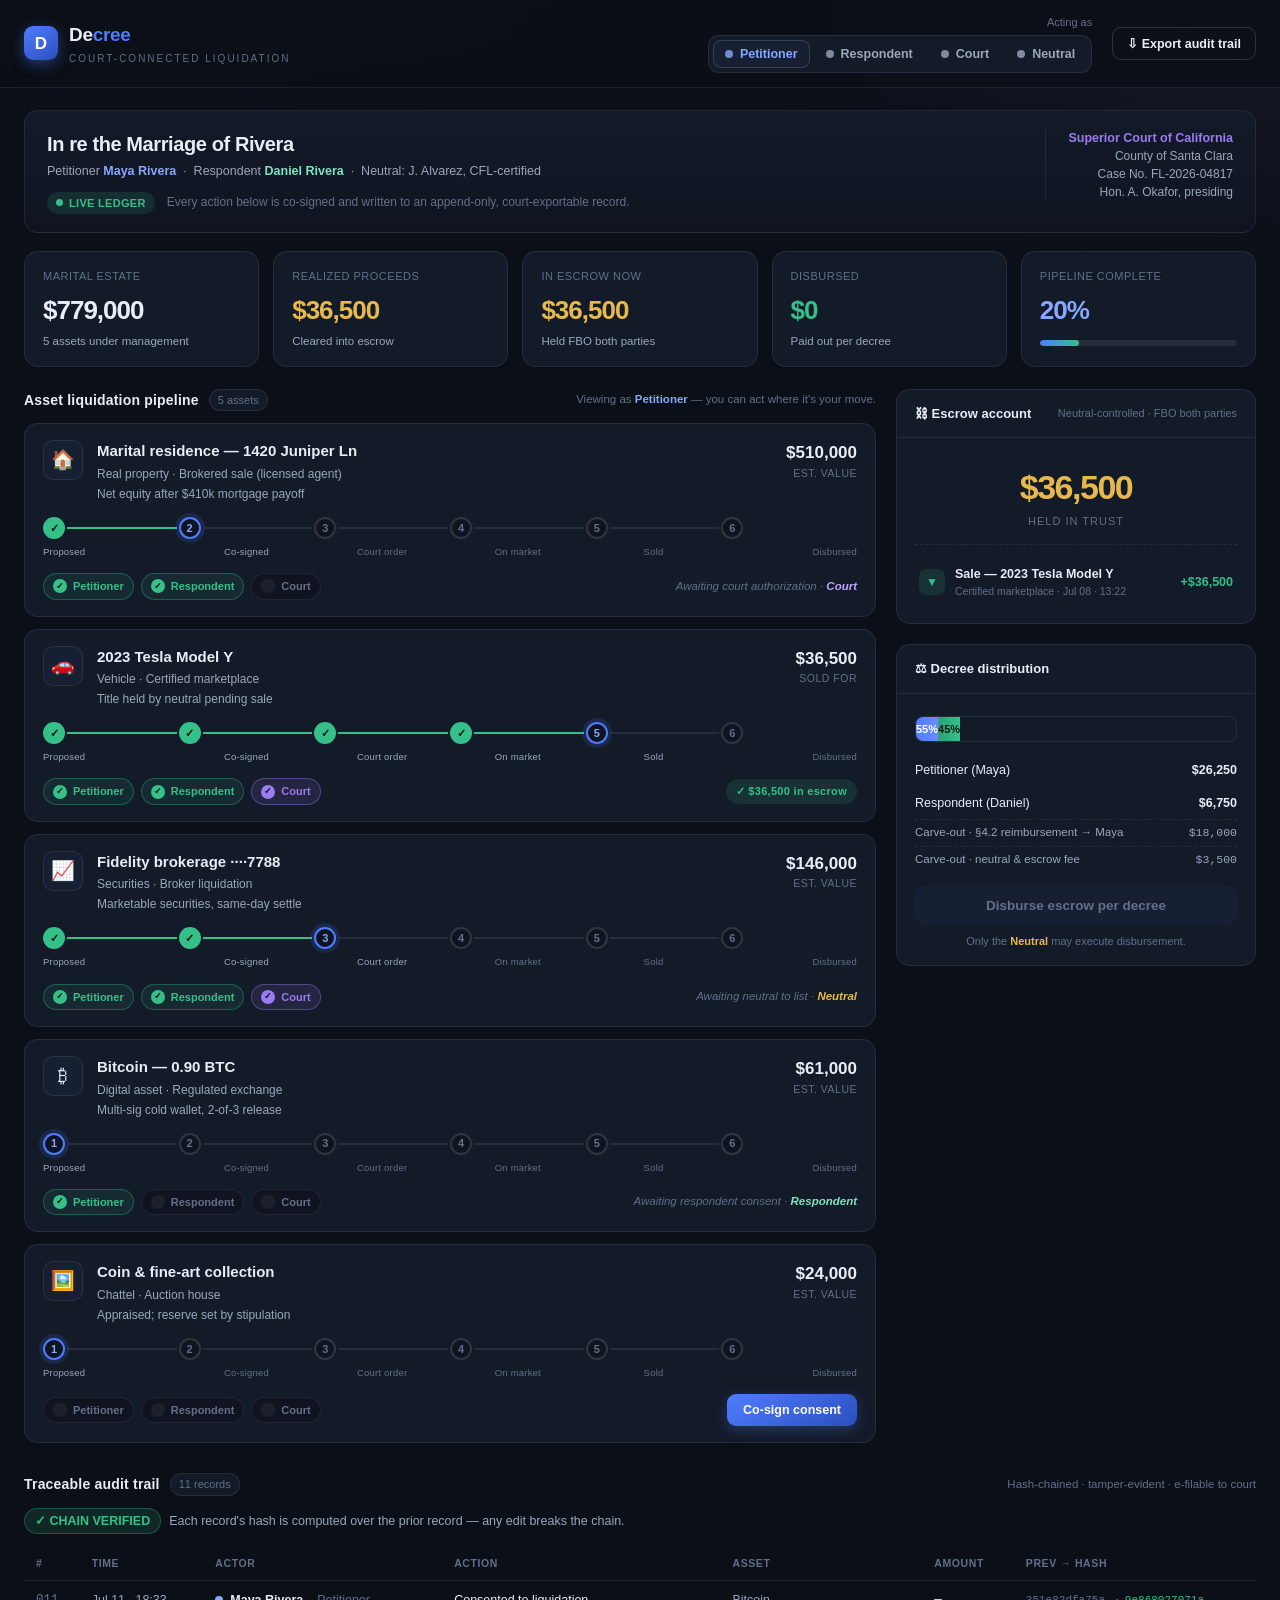
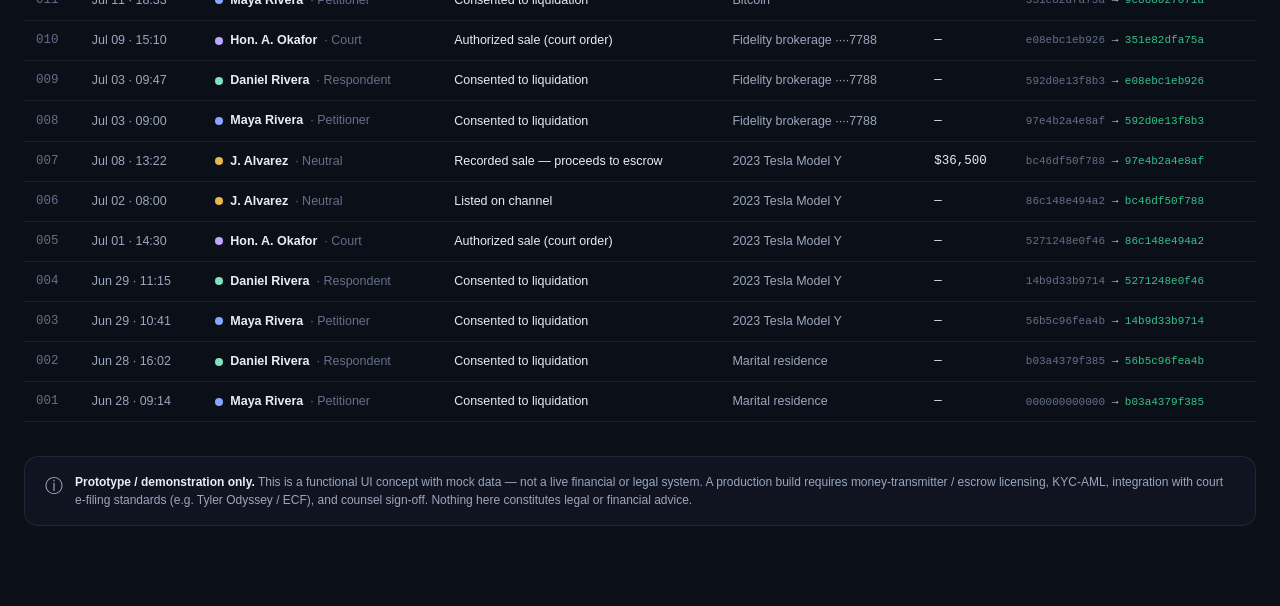
==== divorce-platform/index.html @ 060d1c68 "Add Decree: interactive court-connected asset-liquidation prototype Self-contained prototype (divorc" ====
<!DOCTYPE html>
<html lang="en">
<head>
<meta charset="UTF-8">
<meta name="viewport" content="width=device-width, initial-scale=1.0">
<title>Decree — Court-Connected Asset Liquidation</title>
<meta name="description" content="Decree liquidates marital assets with a court-connected, traceable money flow: dual-consent, judicial authorization, escrow, and a hash-chained audit trail on one shared ledger.">
<style>
:root {
  --bg:        #0B0F17;
  --bg-2:      #0F1420;
  --panel:     #131A28;
  --panel-2:   #172032;
  --line:      rgba(255,255,255,0.08);
  --line-2:    rgba(255,255,255,0.14);
  --ink:       #E8EDF6;
  --ink-dim:   #9AA7BD;
  --ink-faint: #63708A;
  --brand:     #4F7CFF;   /* trust blue */
  --brand-d:   #2B4FBE;
  --gold:      #E7B84B;   /* money */
  --green:     #35C08A;   /* settled / verified */
  --amber:     #E0A03A;   /* awaiting */
  --violet:    #9A7BF0;   /* court */
  --red:       #E5634D;
  --mono: ui-monospace, SFMono-Regular, "SF Mono", Menlo, Consolas, monospace;
  --sans: -apple-system, BlinkMacSystemFont, "Segoe UI", Roboto, Helvetica, Arial, sans-serif;
  --radius: 14px;
  --shadow: 0 12px 40px rgba(0,0,0,0.35);
}
* { box-sizing: border-box; margin: 0; padding: 0; }
html { font-size: 15px; }
body {
  font-family: var(--sans);
  background:
    radial-gradient(1200px 600px at 12% -10%, rgba(79,124,255,0.10), transparent 60%),
    radial-gradient(1000px 500px at 100% 0%, rgba(154,123,240,0.08), transparent 55%),
    var(--bg);
  color: var(--ink);
  line-height: 1.5;
  min-height: 100vh;
  -webkit-font-smoothing: antialiased;
}
a { color: inherit; }
.mono { font-family: var(--mono); }
.dim { color: var(--ink-dim); }
.faint { color: var(--ink-faint); }

/* ---------- Layout ---------- */
.wrap { max-width: 1280px; margin: 0 auto; padding: 0 24px 80px; }

/* ---------- Header ---------- */
header.top {
  position: sticky; top: 0; z-index: 50;
  backdrop-filter: blur(14px);
  background: rgba(11,15,23,0.82);
  border-bottom: 1px solid var(--line);
}
.top-inner { max-width: 1280px; margin: 0 auto; padding: 14px 24px; display: flex; align-items: center; gap: 20px; flex-wrap: wrap; }
.logo { display: flex; align-items: center; gap: 11px; }
.logo .mark {
  width: 34px; height: 34px; border-radius: 9px;
  background: linear-gradient(145deg, var(--brand), var(--brand-d));
  display: grid; place-items: center; font-weight: 800; color: #fff; font-size: 17px;
  box-shadow: 0 4px 14px rgba(79,124,255,0.4);
}
.logo .name { font-size: 19px; font-weight: 700; letter-spacing: -0.3px; }
.logo .name b { color: var(--brand); }
.logo .tag { font-size: 10px; letter-spacing: 2px; text-transform: uppercase; color: var(--ink-faint); margin-top: 1px; }
.top-spacer { flex: 1; }

/* role switcher */
.roles { display: flex; gap: 4px; background: var(--panel); border: 1px solid var(--line); border-radius: 11px; padding: 4px; }
.role-btn {
  border: 0; background: transparent; color: var(--ink-dim);
  font-family: var(--sans); font-size: 12.5px; font-weight: 600;
  padding: 7px 12px; border-radius: 8px; cursor: pointer; display: flex; align-items: center; gap: 7px;
  transition: background .15s, color .15s;
}
.role-btn .dot { width: 8px; height: 8px; border-radius: 50%; background: currentColor; opacity: .8; }
.role-btn:hover { color: var(--ink); }
.role-btn.active { background: var(--panel-2); color: var(--ink); box-shadow: inset 0 0 0 1px var(--line-2); }
.role-btn[data-role="petitioner"].active { color: #86a7ff; }
.role-btn[data-role="respondent"].active { color: #7fe3c0; }
.role-btn[data-role="court"].active     { color: #bda6ff; }
.role-btn[data-role="neutral"].active    { color: var(--gold); }

.btn {
  border: 1px solid var(--line-2); background: var(--panel); color: var(--ink);
  font-family: var(--sans); font-size: 12.5px; font-weight: 600;
  padding: 8px 14px; border-radius: 9px; cursor: pointer; transition: background .15s, border-color .15s, transform .1s;
}
.btn:hover { background: var(--panel-2); border-color: var(--line-2); }
.btn:active { transform: translateY(1px); }
.btn.ghost { background: transparent; }

/* ---------- Case caption ---------- */
.caption {
  margin: 22px 0 6px; padding: 18px 22px;
  background: linear-gradient(180deg, var(--panel), var(--bg-2));
  border: 1px solid var(--line); border-radius: var(--radius);
  display: flex; gap: 26px; flex-wrap: wrap; align-items: flex-start;
}
.caption h1 { font-size: 20px; font-weight: 700; letter-spacing: -0.4px; }
.caption .sub { font-size: 12.5px; color: var(--ink-dim); margin-top: 3px; }
.caption .court-badge {
  margin-left: auto; text-align: right; font-size: 12px; color: var(--ink-dim);
  border-left: 1px solid var(--line); padding-left: 22px;
}
.caption .court-badge b { color: var(--violet); display: block; font-size: 12.5px; }
.pill {
  display: inline-flex; align-items: center; gap: 6px; font-size: 11px; font-weight: 700;
  padding: 3px 9px; border-radius: 100px; letter-spacing: .3px;
}
.pill.live { background: rgba(53,192,138,0.14); color: var(--green); }
.pill.live .dot { width: 7px; height: 7px; border-radius: 50%; background: var(--green); animation: blink 1.6s infinite; }
@keyframes blink { 0%,100%{opacity:1} 50%{opacity:.3} }

/* ---------- Stat row ---------- */
.stats { display: grid; grid-template-columns: repeat(5, 1fr); gap: 14px; margin: 18px 0 8px; }
.stat { background: var(--panel); border: 1px solid var(--line); border-radius: var(--radius); padding: 16px 18px; }
.stat .k { font-size: 11px; letter-spacing: .5px; text-transform: uppercase; color: var(--ink-faint); }
.stat .v { font-size: 26px; font-weight: 750; letter-spacing: -1px; margin-top: 6px; font-variant-numeric: tabular-nums; }
.stat .v.gold { color: var(--gold); }
.stat .v.green { color: var(--green); }
.stat .v.blue { color: #86a7ff; }
.stat .foot { font-size: 11.5px; color: var(--ink-dim); margin-top: 3px; }
.bar { height: 6px; border-radius: 100px; background: rgba(255,255,255,0.08); margin-top: 10px; overflow: hidden; }
.bar > i { display: block; height: 100%; border-radius: 100px; background: linear-gradient(90deg, var(--brand), var(--green)); transition: width .5s cubic-bezier(.2,1,.3,1); }

/* ---------- Main grid ---------- */
.grid { display: grid; grid-template-columns: 1fr 360px; gap: 20px; margin-top: 22px; align-items: start; }
.col-side { position: sticky; top: 86px; display: flex; flex-direction: column; gap: 20px; }

.section-h { display: flex; align-items: center; gap: 10px; margin-bottom: 12px; }
.section-h h2 { font-size: 14px; font-weight: 700; letter-spacing: .2px; }
.section-h .count { font-size: 11px; color: var(--ink-faint); background: var(--panel); border: 1px solid var(--line); padding: 2px 8px; border-radius: 100px; }
.section-h .hint { margin-left: auto; font-size: 11.5px; color: var(--ink-faint); }

/* ---------- Asset cards ---------- */
.assets { display: flex; flex-direction: column; gap: 12px; }
.asset {
  background: var(--panel); border: 1px solid var(--line); border-radius: var(--radius); padding: 16px 18px;
  transition: border-color .2s, transform .15s;
}
.asset:hover { border-color: var(--line-2); }
.asset.flash { animation: flash .9s ease; }
@keyframes flash { 0%{ box-shadow: 0 0 0 0 rgba(79,124,255,.5);} 100%{ box-shadow: 0 0 0 14px rgba(79,124,255,0);} }
.asset-top { display: flex; align-items: flex-start; gap: 14px; }
.asset-ico {
  width: 40px; height: 40px; border-radius: 10px; flex: none; display: grid; place-items: center; font-size: 19px;
  background: var(--panel-2); border: 1px solid var(--line);
}
.asset-main { flex: 1; min-width: 0; }
.asset-name { font-size: 15px; font-weight: 700; }
.asset-meta { font-size: 12px; color: var(--ink-dim); margin-top: 2px; }
.asset-val { text-align: right; flex: none; }
.asset-val .amt { font-size: 17px; font-weight: 750; font-variant-numeric: tabular-nums; }
.asset-val .lbl { font-size: 10.5px; color: var(--ink-faint); text-transform: uppercase; letter-spacing: .5px; }

/* status ladder */
.ladder { display: flex; align-items: center; gap: 0; margin: 14px 0 4px; }
.step { display: flex; align-items: center; flex: 1; }
.step .node {
  width: 22px; height: 22px; border-radius: 50%; flex: none; display: grid; place-items: center;
  font-size: 11px; font-weight: 700; border: 2px solid var(--line-2); color: var(--ink-faint); background: var(--bg-2);
}
.step .seg { height: 2px; flex: 1; background: var(--line); margin: 0 2px; }
.step.done .node { background: var(--green); border-color: var(--green); color: #04140d; }
.step.done .seg { background: var(--green); }
.step.current .node { border-color: var(--brand); color: #86a7ff; box-shadow: 0 0 0 4px rgba(79,124,255,.15); }
.ladder-labels { display: flex; margin-top: 6px; }
.ladder-labels span { flex: 1; font-size: 9.5px; text-align: center; color: var(--ink-faint); letter-spacing: .2px; }
.ladder-labels span:first-child { text-align: left; }
.ladder-labels span:last-child { text-align: right; }
.ladder-labels span.on { color: var(--ink-dim); }

/* consent + action bar */
.asset-foot { display: flex; align-items: center; gap: 10px; margin-top: 14px; flex-wrap: wrap; }
.consents { display: flex; gap: 7px; }
.chip {
  display: inline-flex; align-items: center; gap: 6px; font-size: 11px; font-weight: 600;
  padding: 4px 9px; border-radius: 100px; border: 1px solid var(--line); color: var(--ink-faint); background: var(--bg-2);
}
.chip .tick { width: 14px; height: 14px; border-radius: 50%; display: grid; place-items: center; font-size: 9px; background: rgba(255,255,255,.06); }
.chip.yes { color: var(--green); border-color: rgba(53,192,138,.35); background: rgba(53,192,138,.10); }
.chip.yes .tick { background: var(--green); color: #04140d; }
.chip.court.yes { color: var(--violet); border-color: rgba(154,123,240,.4); background: rgba(154,123,240,.12); }
.chip.court.yes .tick { background: var(--violet); color: #120a24; }
.action-slot { margin-left: auto; display: flex; align-items: center; gap: 8px; }
.status-tag { font-size: 11px; font-weight: 700; padding: 4px 10px; border-radius: 100px; letter-spacing: .3px; }
.status-tag.done { background: rgba(53,192,138,.14); color: var(--green); }
.status-tag.wait { background: rgba(224,160,58,.14); color: var(--amber); }
.act {
  border: 0; font-family: var(--sans); font-weight: 700; font-size: 12.5px;
  padding: 9px 16px; border-radius: 9px; cursor: pointer; color: #fff;
  background: linear-gradient(145deg, var(--brand), var(--brand-d));
  box-shadow: 0 4px 14px rgba(79,124,255,.3); transition: transform .1s, filter .15s;
}
.act:hover { filter: brightness(1.08); }
.act:active { transform: translateY(1px); }
.act.court { background: linear-gradient(145deg, var(--violet), #6b4fd0); box-shadow: 0 4px 14px rgba(154,123,240,.3); }
.act.gold { background: linear-gradient(145deg, var(--gold), #c9922f); color: #1c1403; box-shadow: 0 4px 14px rgba(231,184,75,.28); }
.await-note { font-size: 11.5px; color: var(--ink-faint); font-style: italic; }

/* ---------- Side panels ---------- */
.panel { background: var(--panel); border: 1px solid var(--line); border-radius: var(--radius); overflow: hidden; }
.panel-h { padding: 14px 18px; border-bottom: 1px solid var(--line); display: flex; align-items: center; gap: 8px; }
.panel-h h3 { font-size: 13px; font-weight: 700; }
.panel-h .r { margin-left: auto; font-size: 11px; color: var(--ink-faint); }
.panel-body { padding: 16px 18px; }

/* escrow */
.escrow-bal { text-align: center; padding: 8px 0 14px; border-bottom: 1px dashed var(--line); margin-bottom: 12px; }
.escrow-bal .n { font-size: 34px; font-weight: 800; color: var(--gold); letter-spacing: -1.5px; font-variant-numeric: tabular-nums; }
.escrow-bal .l { font-size: 11px; text-transform: uppercase; letter-spacing: 1px; color: var(--ink-faint); }
.ledger { display: flex; flex-direction: column; gap: 2px; max-height: 260px; overflow-y: auto; }
.led-row { display: flex; align-items: center; gap: 10px; padding: 8px 4px; border-bottom: 1px solid var(--line); font-size: 12.5px; }
.led-row:last-child { border-bottom: 0; }
.led-ico { width: 26px; height: 26px; border-radius: 7px; flex: none; display: grid; place-items: center; font-size: 12px; }
.led-ico.in { background: rgba(53,192,138,.14); color: var(--green); }
.led-ico.out { background: rgba(229,99,77,.14); color: var(--red); }
.led-txt { flex: 1; min-width: 0; }
.led-txt .t { font-weight: 600; white-space: nowrap; overflow: hidden; text-overflow: ellipsis; }
.led-txt .s { font-size: 10.5px; color: var(--ink-faint); }
.led-amt { font-weight: 700; font-variant-numeric: tabular-nums; }
.led-amt.in { color: var(--green); }
.led-amt.out { color: var(--red); }
.empty { text-align: center; color: var(--ink-faint); font-size: 12px; padding: 18px 0; }

/* decree split */
.split-row { display: flex; align-items: center; justify-content: space-between; font-size: 12.5px; padding: 7px 0; }
.split-bar { height: 26px; border-radius: 8px; overflow: hidden; display: flex; margin: 6px 0 12px; border: 1px solid var(--line); }
.split-bar .a { background: linear-gradient(90deg,#4f7cff,#6b8dff); display: grid; place-items: center; font-size: 11px; font-weight: 800; color: #fff; }
.split-bar .b { background: linear-gradient(90deg,#2aa377,#35c08a); display: grid; place-items: center; font-size: 11px; font-weight: 800; color: #04140d; }
.carve { font-size: 11.5px; color: var(--ink-dim); display: flex; justify-content: space-between; padding: 4px 0; border-top: 1px dashed var(--line); }
.disburse-btn {
  width: 100%; margin-top: 14px; border: 0; padding: 12px; border-radius: 10px; cursor: pointer;
  font-family: var(--sans); font-weight: 800; font-size: 13.5px; color: #1c1403;
  background: linear-gradient(145deg, var(--gold), #c9922f); box-shadow: 0 6px 18px rgba(231,184,75,.3);
}
.disburse-btn:disabled { background: var(--panel-2); color: var(--ink-faint); box-shadow: none; cursor: not-allowed; }

/* ---------- Audit trail ---------- */
.audit { margin-top: 30px; }
.audit-table { width: 100%; border-collapse: collapse; font-size: 12.5px; }
.audit-table th { text-align: left; font-size: 10.5px; text-transform: uppercase; letter-spacing: .6px; color: var(--ink-faint); padding: 8px 12px; border-bottom: 1px solid var(--line); font-weight: 600; }
.audit-table td { padding: 10px 12px; border-bottom: 1px solid var(--line); vertical-align: middle; }
.audit-table tr:hover td { background: rgba(255,255,255,.02); }
.seq { font-family: var(--mono); color: var(--ink-faint); }
.actor-b { display: inline-flex; align-items: center; gap: 7px; font-weight: 600; }
.actor-b .d { width: 8px; height: 8px; border-radius: 50%; }
.hashcell { font-family: var(--mono); font-size: 11px; }
.hashcell .link { color: var(--ink-faint); }
.hashcell .h { color: var(--green); }
.verified-row { display: flex; align-items: center; gap: 8px; margin-bottom: 14px; font-size: 12.5px; color: var(--green); }
.verified-row .badge { background: rgba(53,192,138,.14); border: 1px solid rgba(53,192,138,.3); padding: 3px 10px; border-radius: 100px; font-weight: 700; }

/* toast */
#toast { position: fixed; bottom: 26px; left: 50%; transform: translateX(-50%) translateY(20px); opacity: 0; z-index: 100;
  background: var(--panel-2); border: 1px solid var(--line-2); box-shadow: var(--shadow);
  padding: 12px 18px; border-radius: 11px; font-size: 13px; font-weight: 600; display: flex; align-items: center; gap: 10px;
  transition: opacity .25s, transform .25s; pointer-events: none; max-width: 90vw; }
#toast.show { opacity: 1; transform: translateX(-50%) translateY(0); }
#toast .tico { width: 22px; height: 22px; border-radius: 50%; display: grid; place-items: center; background: var(--green); color: #04140d; font-size: 12px; }

/* disclaimer */
.disc { margin-top: 34px; padding: 16px 20px; border: 1px solid var(--line); border-radius: var(--radius);
  background: var(--bg-2); font-size: 12px; color: var(--ink-dim); display: flex; gap: 12px; }
.disc .i { font-size: 18px; }
.disc b { color: var(--ink); }

@media (max-width: 1000px) {
  .grid { grid-template-columns: 1fr; }
  .col-side { position: static; }
  .stats { grid-template-columns: repeat(2, 1fr); }
}
@media (max-width: 560px) {
  .stats { grid-template-columns: 1fr; }
  .caption .court-badge { margin-left: 0; border-left: 0; padding-left: 0; text-align: left; }
  .audit-wrap { overflow-x: auto; }
}
</style>
</head>
<body>

<header class="top">
  <div class="top-inner">
    <div class="logo">
      <div class="mark">D</div>
      <div>
        <div class="name">De<b>cree</b></div>
        <div class="tag">Court-Connected Liquidation</div>
      </div>
    </div>
    <div class="top-spacer"></div>
    <div>
      <div style="font-size:11px; color:var(--ink-faint); text-align:right; margin-bottom:4px;">Acting as</div>
      <div class="roles" id="roles">
        <button class="role-btn active" data-role="petitioner"><span class="dot"></span>Petitioner</button>
        <button class="role-btn" data-role="respondent"><span class="dot"></span>Respondent</button>
        <button class="role-btn" data-role="court"><span class="dot"></span>Court</button>
        <button class="role-btn" data-role="neutral"><span class="dot"></span>Neutral</button>
      </div>
    </div>
    <button class="btn ghost" id="exportBtn">⇩ Export audit trail</button>
  </div>
</header>

<div class="wrap">

  <div class="caption">
    <div>
      <h1>In re the Marriage of Rivera</h1>
      <div class="sub">Petitioner <b style="color:#86a7ff">Maya Rivera</b> &nbsp;·&nbsp; Respondent <b style="color:#7fe3c0">Daniel Rivera</b> &nbsp;·&nbsp; Neutral: J. Alvarez, CFL&#8209;certified</div>
      <div style="margin-top:10px"><span class="pill live"><span class="dot"></span>LIVE LEDGER</span> <span class="faint" style="font-size:12px; margin-left:8px">Every action below is co-signed and written to an append-only, court-exportable record.</span></div>
    </div>
    <div class="court-badge">
      <b>Superior Court of California</b>
      County of Santa Clara<br>
      Case No. FL-2026-04817<br>
      Hon. A. Okafor, presiding
    </div>
  </div>

  <div class="stats" id="stats"></div>

  <div class="grid">
    <div class="col-main">
      <div class="section-h">
        <h2>Asset liquidation pipeline</h2>
        <span class="count" id="assetCount"></span>
        <span class="hint" id="roleHint"></span>
      </div>
      <div class="assets" id="assets"></div>
    </div>

    <div class="col-side">
      <div class="panel">
        <div class="panel-h">
          <h3>⛓ Escrow account</h3>
          <span class="r">Neutral-controlled · FBO both parties</span>
        </div>
        <div class="panel-body">
          <div class="escrow-bal">
            <div class="n" id="escrowBal">$0</div>
            <div class="l">Held in trust</div>
          </div>
          <div class="ledger" id="ledger"></div>
        </div>
      </div>

      <div class="panel">
        <div class="panel-h"><h3>⚖ Decree distribution</h3></div>
        <div class="panel-body">
          <div class="split-bar">
            <div class="a" id="splitA">55%</div>
            <div class="b" id="splitB">45%</div>
          </div>
          <div class="split-row"><span>Petitioner (Maya)</span><b id="shareA">—</b></div>
          <div class="split-row"><span>Respondent (Daniel)</span><b id="shareB">—</b></div>
          <div class="carve"><span>Carve-out · §4.2 reimbursement → Maya</span><span class="mono">$18,000</span></div>
          <div class="carve"><span>Carve-out · neutral &amp; escrow fee</span><span class="mono">$3,500</span></div>
          <button class="disburse-btn" id="disburseBtn" disabled>Disburse escrow per decree</button>
          <div class="faint" style="font-size:11px; margin-top:8px; text-align:center" id="disburseNote">Available once cleared proceeds are in escrow.</div>
        </div>
      </div>
    </div>
  </div>

  <div class="audit">
    <div class="section-h">
      <h2>Traceable audit trail</h2>
      <span class="count" id="auditCount"></span>
      <span class="hint">Hash-chained · tamper-evident · e-filable to court</span>
    </div>
    <div class="verified-row">
      <span class="badge">✓ CHAIN VERIFIED</span>
      <span id="chainNote" class="dim">Each record's hash is computed over the prior record — any edit breaks the chain.</span>
    </div>
    <div class="audit-wrap">
      <table class="audit-table">
        <thead>
          <tr><th>#</th><th>Time</th><th>Actor</th><th>Action</th><th>Asset</th><th>Amount</th><th>prev → hash</th></tr>
        </thead>
        <tbody id="auditBody"></tbody>
      </table>
    </div>
  </div>

  <div class="disc">
    <div class="i">ⓘ</div>
    <div><b>Prototype / demonstration only.</b> This is a functional UI concept with mock data — not a live financial or legal system. A production build requires money-transmitter / escrow licensing, KYC-AML, integration with court e-filing standards (e.g. Tyler Odyssey / ECF), and counsel sign-off. Nothing here constitutes legal or financial advice.</div>
  </div>

</div>

<div id="toast"><span class="tico">✓</span><span id="toastMsg"></span></div>

<script>
"use strict";

/* ---------------- Model ---------------- */
// Deterministic short hash (djb2 → hex) for the tamper-evident chain demo.
function shortHash(str){
  let h = 5381;
  for (let i=0;i<str.length;i++){ h = ((h<<5)+h) ^ str.charCodeAt(i); h = h >>> 0; }
  let h2 = 52711;
  for (let i=str.length-1;i>=0;i--){ h2 = ((h2<<5)+h2) ^ str.charCodeAt(i); h2 = h2 >>> 0; }
  return (h.toString(16).padStart(8,'0') + h2.toString(16).padStart(8,'0')).slice(0,12);
}
const money = n => '$' + Math.round(n).toLocaleString('en-US');

const ROLES = {
  petitioner: { label:'Maya Rivera',  short:'Petitioner', color:'#86a7ff' },
  respondent: { label:'Daniel Rivera',short:'Respondent', color:'#7fe3c0' },
  court:      { label:'Hon. A. Okafor',short:'Court',     color:'#bda6ff' },
  neutral:    { label:'J. Alvarez',   short:'Neutral',    color:'#E7B84B' },
};

// Pipeline stages
const STAGES = ['proposed','consented','authorized','listed','sold','disbursed'];
const STAGE_LABEL = { proposed:'Proposed', consented:'Co-signed', authorized:'Court order', listed:'On market', sold:'Sold', disbursed:'Disbursed' };

const DECREE = { a:0.55, b:0.45, carveMayaReimburse:18000, carveFee:3500 };

// Initial assets (all start "proposed"); seed events below drive them to a mid-flight state.
function initialAssets(){
  return [
    { id:'home',  name:'Marital residence — 1420 Juniper Ln', type:'Real property', channel:'Brokered sale (licensed agent)', ico:'🏠', value:510000, note:'Net equity after $410k mortgage payoff' },
    { id:'tsla',  name:'2023 Tesla Model Y',                  type:'Vehicle',      channel:'Certified marketplace',        ico:'🚗', value:38000,  note:'Title held by neutral pending sale' },
    { id:'fidel', name:'Fidelity brokerage ····7788',         type:'Securities',   channel:'Broker liquidation',           ico:'📈', value:146000, note:'Marketable securities, same-day settle' },
    { id:'btc',   name:'Bitcoin — 0.90 BTC',                  type:'Digital asset',channel:'Regulated exchange',           ico:'₿',  value:61000,  note:'Multi-sig cold wallet, 2-of-3 release' },
    { id:'art',   name:'Coin & fine-art collection',          type:'Chattel',      channel:'Auction house',                ico:'🖼️', value:24000,  note:'Appraised; reserve set by stipulation' },
  ];
}

// Seed event log — replayed at load to build a realistic in-progress board.
const SEED = [
  { role:'petitioner', action:'consent', asset:'home', t:'Jun 28 · 09:14' },
  { role:'respondent', action:'consent', asset:'home', t:'Jun 28 · 16:02' },
  { role:'petitioner', action:'consent', asset:'tsla', t:'Jun 29 · 10:41' },
  { role:'respondent', action:'consent', asset:'tsla', t:'Jun 29 · 11:15' },
  { role:'court',      action:'authorize', asset:'tsla', t:'Jul 01 · 14:30' },
  { role:'neutral',    action:'list',    asset:'tsla', t:'Jul 02 · 08:00' },
  { role:'neutral',    action:'sell',    asset:'tsla', amount:36500, t:'Jul 08 · 13:22' },
  { role:'petitioner', action:'consent', asset:'fidel', t:'Jul 03 · 09:00' },
  { role:'respondent', action:'consent', asset:'fidel', t:'Jul 03 · 09:47' },
  { role:'court',      action:'authorize', asset:'fidel', t:'Jul 09 · 15:10' },
  { role:'petitioner', action:'consent', asset:'btc', t:'Jul 11 · 18:33' },
];

const ACTIONS = {
  consent:   { verb:'Consented to liquidation' },
  authorize: { verb:'Authorized sale (court order)' },
  list:      { verb:'Listed on channel' },
  sell:      { verb:'Recorded sale — proceeds to escrow' },
  disburse:  { verb:'Disbursed per decree' },
};

let state;
function fresh(){
  return {
    role: 'petitioner',
    assets: initialAssets().map(a => ({ ...a, status:'proposed', consents:{petitioner:false,respondent:false,court:false}, proceeds:null })),
    escrow: 0,
    ledger: [],
    audit: [],
    disbursed: false,
  };
}

/* ---------------- Reducer ---------------- */
function apply(ev, isSeed){
  const a = state.assets.find(x => x.id === ev.asset);
  const time = ev.t || nowLabel();
  let amount = null, assetName = a ? a.name.split(' — ')[0] : '—';

  if (ev.action === 'consent'){
    a.consents[ev.role] = true;
    if (a.consents.petitioner && a.consents.respondent && a.status === 'proposed') a.status = 'consented';
  } else if (ev.action === 'authorize'){
    a.consents.court = true; a.status = 'authorized';
  } else if (ev.action === 'list'){
    a.status = 'listed';
  } else if (ev.action === 'sell'){
    a.status = 'sold'; a.proceeds = ev.amount; amount = ev.amount;
    state.escrow += ev.amount;
    state.ledger.push({ dir:'in', label:'Sale — '+assetName, sub:a.channel, amount:ev.amount, t:time });
  } else if (ev.action === 'disburse'){
    amount = ev.amount;
  }

  // Append to hash chain
  const prev = state.audit.length ? state.audit[state.audit.length-1].hash : '000000000000';
  const seq = state.audit.length + 1;
  const payload = JSON.stringify({ seq, role:ev.role, action:ev.action, asset:ev.asset||null, amount, time });
  const hash = shortHash(prev + payload);
  state.audit.push({ seq, role:ev.role, action:ev.action, verb: ACTIONS[ev.action].verb, asset:assetName, amount, t:time, prev, hash });
}

function nowLabel(){
  const d = new Date();
  const mon = d.toLocaleString('en-US',{month:'short'});
  const day = String(d.getDate()).padStart(2,'0');
  const hh = String(d.getHours()).padStart(2,'0');
  const mm = String(d.getMinutes()).padStart(2,'0');
  return `${mon} ${day} · ${hh}:${mm}`;
}

/* ---------------- Action resolution ---------------- */
// What single next action does this asset need, and who may perform it?
function pending(a){
  if (a.status === 'proposed'){
    if (!a.consents.petitioner) return { action:'consent', role:'petitioner', desc:'Awaiting petitioner consent' };
    if (!a.consents.respondent) return { action:'consent', role:'respondent', desc:'Awaiting respondent consent' };
  }
  if (a.status === 'consented') return { action:'authorize', role:'court', desc:'Awaiting court authorization' };
  if (a.status === 'authorized') return { action:'list', role:'neutral', desc:'Awaiting neutral to list' };
  if (a.status === 'listed') return { action:'sell', role:'neutral', desc:'On market — neutral records sale' };
  return null; // sold / disbursed
}

const ACT_LABEL = {
  consent:'Co-sign consent',
  authorize:'Sign court order',
  list:'List on channel',
  sell:'Record sale',
};

/* ---------------- Render ---------------- */
function render(flashId){
  renderStats();
  renderAssets(flashId);
  renderEscrow();
  renderDecree();
  renderAudit();
}

function renderStats(){
  const totalEst = state.assets.reduce((s,a)=>s+a.value,0);
  const realized = state.assets.filter(a=>a.status==='sold'||a.status==='disbursed').reduce((s,a)=>s+(a.proceeds||0),0);
  const disbursedOut = state.ledger.filter(l=>l.dir==='out').reduce((s,l)=>s+l.amount,0);
  const done = state.assets.filter(a=>a.status==='disbursed'||a.status==='sold').length;
  const pct = Math.round(done/state.assets.length*100);
  const el = document.getElementById('stats');
  el.innerHTML = `
    <div class="stat"><div class="k">Marital estate</div><div class="v">${money(totalEst)}</div><div class="foot">${state.assets.length} assets under management</div></div>
    <div class="stat"><div class="k">Realized proceeds</div><div class="v gold">${money(realized)}</div><div class="foot">Cleared into escrow</div></div>
    <div class="stat"><div class="k">In escrow now</div><div class="v gold">${money(state.escrow)}</div><div class="foot">Held FBO both parties</div></div>
    <div class="stat"><div class="k">Disbursed</div><div class="v green">${money(disbursedOut)}</div><div class="foot">Paid out per decree</div></div>
    <div class="stat"><div class="k">Pipeline complete</div><div class="v blue">${pct}%</div><div class="bar"><i style="width:${pct}%"></i></div></div>
  `;
}

function renderAssets(flashId){
  const wrap = document.getElementById('assets');
  document.getElementById('assetCount').textContent = state.assets.length + ' assets';
  const r = state.role;
  document.getElementById('roleHint').innerHTML = 'Viewing as <b style="color:'+ROLES[r].color+'">'+ROLES[r].short+'</b> — you can act where it\'s your move.';
  wrap.innerHTML = state.assets.map(a => assetCard(a, flashId)).join('');
  // wire buttons
  wrap.querySelectorAll('[data-act]').forEach(btn=>{
    btn.addEventListener('click', ()=> onAction(btn.dataset.asset, btn.dataset.act, btn.dataset.role));
  });
}

function ladder(a){
  const idx = STAGES.indexOf(a.status);
  return `<div class="ladder">` + STAGES.map((s,i)=>{
    const cls = i < idx ? 'done' : (i === idx ? 'current' : '');
    const inner = i < idx ? '✓' : (i+1);
    const seg = i < STAGES.length-1 ? '<div class="seg"></div>' : '';
    return `<div class="step ${cls}"><div class="node">${inner}</div>${seg}</div>`;
  }).join('') + `</div>
  <div class="ladder-labels">` + STAGES.map((s,i)=>`<span class="${i<=idx?'on':''}">${STAGE_LABEL[s]}</span>`).join('') + `</div>`;
}

function consentChips(a){
  const c = (key,label,cls)=>{
    const yes = a.consents[key];
    return `<span class="chip ${cls} ${yes?'yes':''}"><span class="tick">${yes?'✓':''}</span>${label}</span>`;
  };
  return `<div class="consents">
    ${c('petitioner','Petitioner','')}
    ${c('respondent','Respondent','')}
    ${c('court','Court','court')}
  </div>`;
}

function assetCard(a, flashId){
  const p = pending(a);
  let slot;
  if (a.status === 'disbursed'){
    slot = `<span class="status-tag done">✓ Disbursed</span>`;
  } else if (a.status === 'sold'){
    slot = `<span class="status-tag done">✓ ${money(a.proceeds)} in escrow</span>`;
  } else if (p){
    if (p.role === state.role){
      const cls = p.action==='authorize' ? 'court' : (p.action==='sell' ? 'gold' : '');
      const label = p.action==='sell' ? 'Record sale ▸' : ACT_LABEL[p.action];
      slot = `<button class="act ${cls}" data-act="${p.action}" data-asset="${a.id}" data-role="${p.role}">${label}</button>`;
    } else {
      slot = `<span class="await-note">${p.desc} · <b style="color:${ROLES[p.role].color}">${ROLES[p.role].short}</b></span>`;
    }
  }
  return `<div class="asset ${flashId===a.id?'flash':''}">
    <div class="asset-top">
      <div class="asset-ico">${a.ico}</div>
      <div class="asset-main">
        <div class="asset-name">${a.name}</div>
        <div class="asset-meta">${a.type} · ${a.channel}</div>
        <div class="asset-meta faint" style="margin-top:2px">${a.note}</div>
      </div>
      <div class="asset-val"><div class="amt">${money(a.proceeds!=null?a.proceeds:a.value)}</div><div class="lbl">${a.proceeds!=null?'sold for':'est. value'}</div></div>
    </div>
    ${ladder(a)}
    <div class="asset-foot">
      ${consentChips(a)}
      <div class="action-slot">${slot||''}</div>
    </div>
  </div>`;
}

function renderEscrow(){
  document.getElementById('escrowBal').textContent = money(state.escrow);
  const l = document.getElementById('ledger');
  if (!state.ledger.length){ l.innerHTML = '<div class="empty">No movements yet.</div>'; return; }
  l.innerHTML = state.ledger.slice().reverse().map(e=>`
    <div class="led-row">
      <div class="led-ico ${e.dir}">${e.dir==='in'?'▼':'▲'}</div>
      <div class="led-txt"><div class="t">${e.label}</div><div class="s">${e.sub} · ${e.t}</div></div>
      <div class="led-amt ${e.dir}">${e.dir==='in'?'+':'−'}${money(e.amount)}</div>
    </div>`).join('');
}

function renderDecree(){
  document.getElementById('splitA').textContent = Math.round(DECREE.a*100)+'%';
  document.getElementById('splitB').textContent = Math.round(DECREE.b*100)+'%';
  // projected shares from current escrow
  const distributable = Math.max(0, state.escrow - DECREE.carveMayaReimburse - DECREE.carveFee);
  const shareA = state.escrow>0 ? DECREE.carveMayaReimburse + distributable*DECREE.a : 0;
  const shareB = state.escrow>0 ? distributable*DECREE.b : 0;
  document.getElementById('shareA').textContent = state.escrow>0 ? money(shareA) : '—';
  document.getElementById('shareB').textContent = state.escrow>0 ? money(shareB) : '—';
  const btn = document.getElementById('disburseBtn');
  const canDisburse = state.escrow > 0 && state.role === 'neutral';
  btn.disabled = !canDisburse;
  const note = document.getElementById('disburseNote');
  if (state.escrow <= 0) note.textContent = 'Available once cleared proceeds are in escrow.';
  else if (state.role !== 'neutral') note.innerHTML = 'Only the <b style="color:var(--gold)">Neutral</b> may execute disbursement.';
  else note.textContent = 'Ready — splits computed from the decree.';
}

function renderAudit(){
  document.getElementById('auditCount').textContent = state.audit.length + ' records';
  const b = document.getElementById('auditBody');
  b.innerHTML = state.audit.slice().reverse().map(r=>{
    const role = ROLES[r.role];
    return `<tr>
      <td class="seq">${String(r.seq).padStart(3,'0')}</td>
      <td class="dim">${r.t}</td>
      <td><span class="actor-b"><span class="d" style="background:${role.color}"></span>${role.label}<span class="faint" style="font-weight:400"> · ${role.short}</span></span></td>
      <td>${r.verb}</td>
      <td class="dim">${r.asset}</td>
      <td class="mono">${r.amount!=null?money(r.amount):'—'}</td>
      <td class="hashcell"><span class="link">${r.prev}</span> → <span class="h">${r.hash}</span></td>
    </tr>`;
  }).join('');
}

/* ---------------- Interactions ---------------- */
function onAction(assetId, action, role){
  // Guard: the acting role must match current role
  if (role !== state.role){ toast('Switch to the '+ROLES[role].short+' role to take this action.'); return; }
  const a = state.assets.find(x=>x.id===assetId);

  if (action === 'sell'){
    const est = a.value;
    const input = prompt(`Record sale of "${a.name.split(' — ')[0]}"\n\nEnter final sale proceeds (net):`, String(est));
    if (input === null) return;
    const amt = Math.round(Number(String(input).replace(/[^0-9.]/g,'')));
    if (!amt || amt <= 0){ toast('Enter a valid amount.'); return; }
    apply({ role, action:'sell', asset:assetId, amount:amt });
    toast(money(amt)+' recorded → escrow.');
  } else {
    apply({ role, action, asset:assetId });
    const msgs = { consent:'Consent co-signed to the ledger.', authorize:'Court order written to the record.', list:'Asset listed on channel.' };
    toast(msgs[action] || 'Recorded.');
  }
  render(assetId);
}

function onDisburse(){
  if (state.role !== 'neutral'){ toast('Only the Neutral may disburse.'); return; }
  if (state.escrow <= 0) return;
  const pool = state.escrow;
  const distributable = Math.max(0, pool - DECREE.carveMayaReimburse - DECREE.carveFee);
  const shareA = DECREE.carveMayaReimburse + distributable*DECREE.a;
  const shareB = distributable*DECREE.b;

  // fee out
  state.ledger.push({ dir:'out', label:'Neutral & escrow fee', sub:'Decree §5.1', amount:DECREE.carveFee, t:nowLabel() });
  state.ledger.push({ dir:'out', label:'Disbursement → Maya (Petitioner)', sub:'§4.2 reimbursement + '+Math.round(DECREE.a*100)+'% share', amount:Math.round(shareA), t:nowLabel() });
  state.ledger.push({ dir:'out', label:'Disbursement → Daniel (Respondent)', sub:Math.round(DECREE.b*100)+'% share', amount:Math.round(shareB), t:nowLabel() });
  state.escrow = 0;
  state.assets.forEach(a=>{ if (a.status==='sold') a.status='disbursed'; });
  apply({ role:'neutral', action:'disburse', asset:null, amount:Math.round(pool) });
  toast(money(pool)+' disbursed per decree.');
  render();
}

function setRole(r){
  state.role = r;
  document.querySelectorAll('.role-btn').forEach(b=> b.classList.toggle('active', b.dataset.role===r));
  render();
}

function toast(msg){
  const t = document.getElementById('toast');
  document.getElementById('toastMsg').textContent = msg;
  t.classList.add('show');
  clearTimeout(toast._t);
  toast._t = setTimeout(()=> t.classList.remove('show'), 2600);
}

function exportAudit(){
  const rows = state.audit.map(r=>({
    seq:r.seq, time:r.t, actor:ROLES[r.role].label, role:ROLES[r.role].short,
    action:r.verb, asset:r.asset, amount:r.amount, prev_hash:r.prev, hash:r.hash
  }));
  const doc = {
    case:'FL-2026-04817', caption:'In re the Marriage of Rivera',
    court:'Superior Court of California, County of Santa Clara',
    generated: nowLabel(), record_count: rows.length, chain_algorithm:'demo-djb2-128',
    records: rows
  };
  const blob = new Blob([JSON.stringify(doc,null,2)], {type:'application/json'});
  const url = URL.createObjectURL(blob);
  const link = document.createElement('a');
  link.href = url; link.download = 'rivera-audit-trail.json'; link.click();
  URL.revokeObjectURL(url);
  toast('Audit trail exported (court-ready JSON).');
}

/* ---------------- Boot ---------------- */
function boot(){
  state = fresh();
  SEED.forEach(ev => apply(ev, true));
  document.getElementById('roles').addEventListener('click', e=>{
    const b = e.target.closest('.role-btn'); if (b) setRole(b.dataset.role);
  });
  document.getElementById('disburseBtn').addEventListener('click', onDisburse);
  document.getElementById('exportBtn').addEventListener('click', exportAudit);
  render();
}
boot();
</script>
</body>
</html>
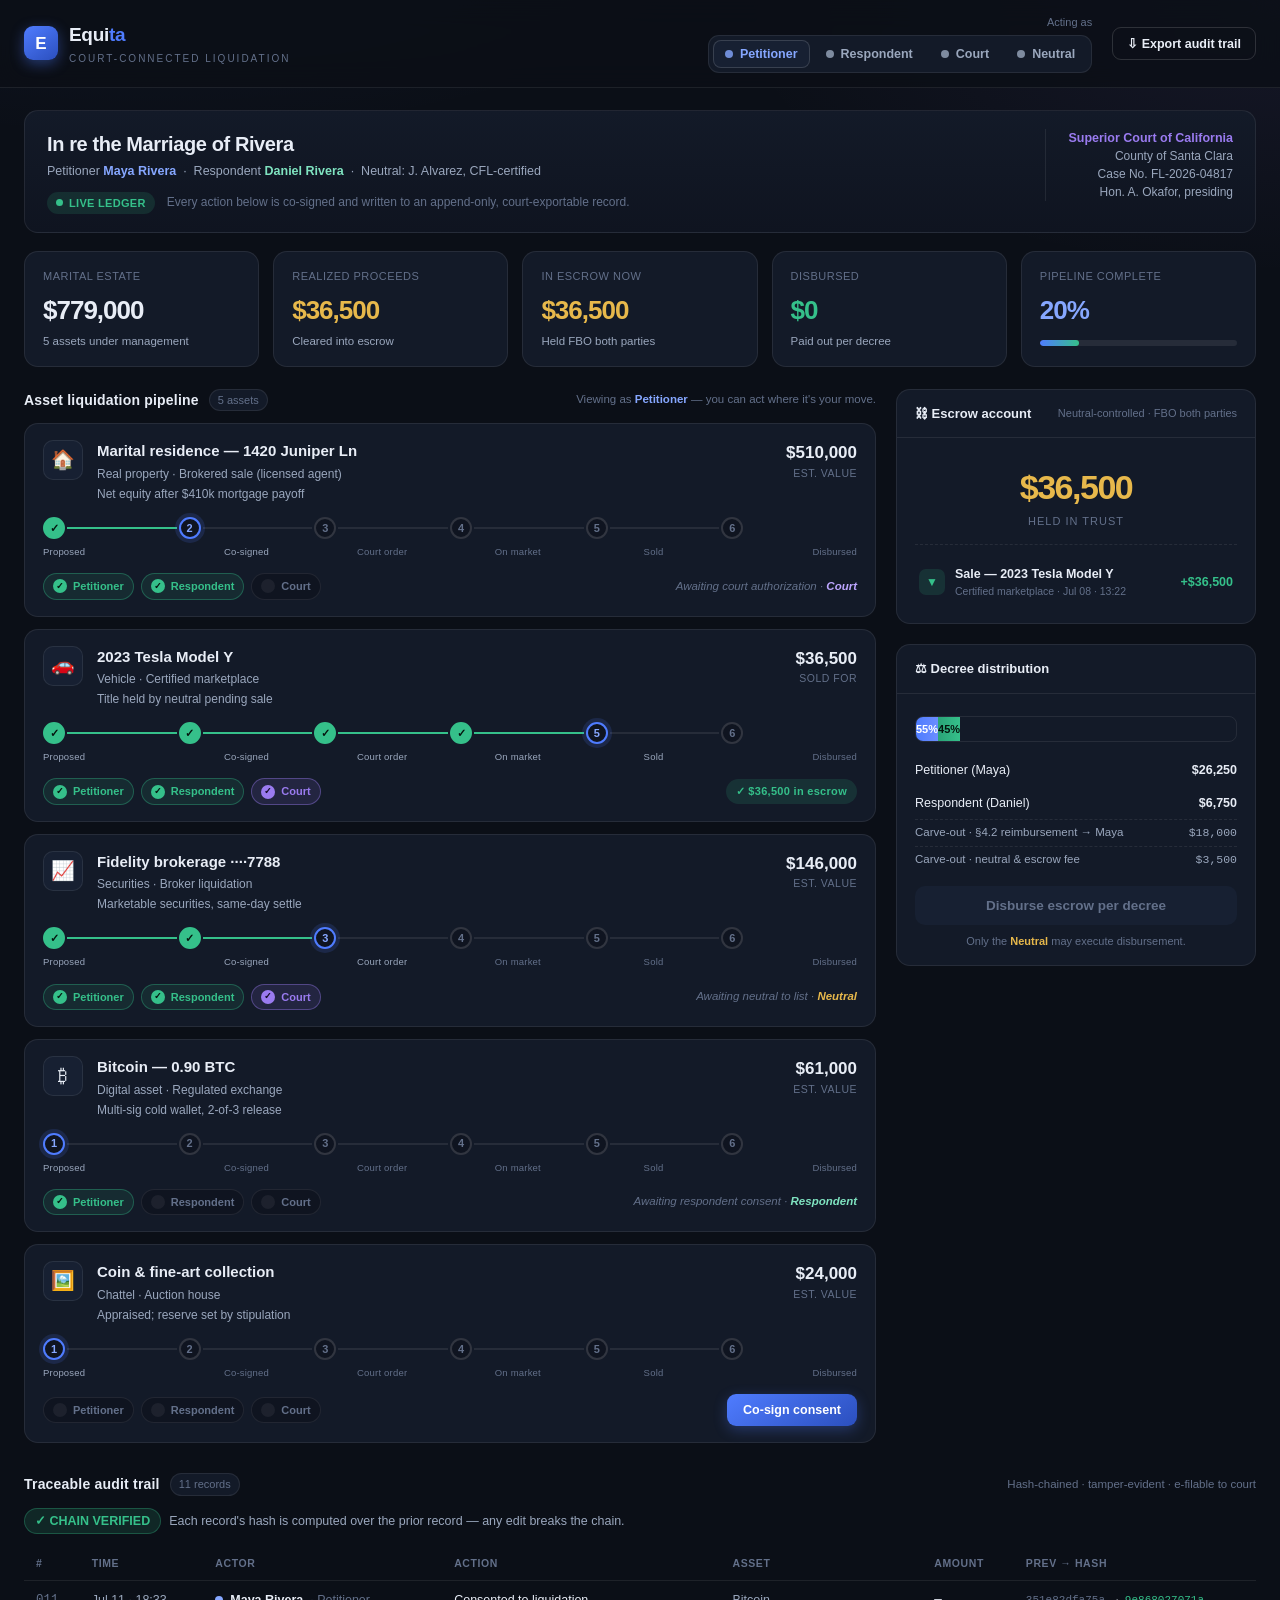
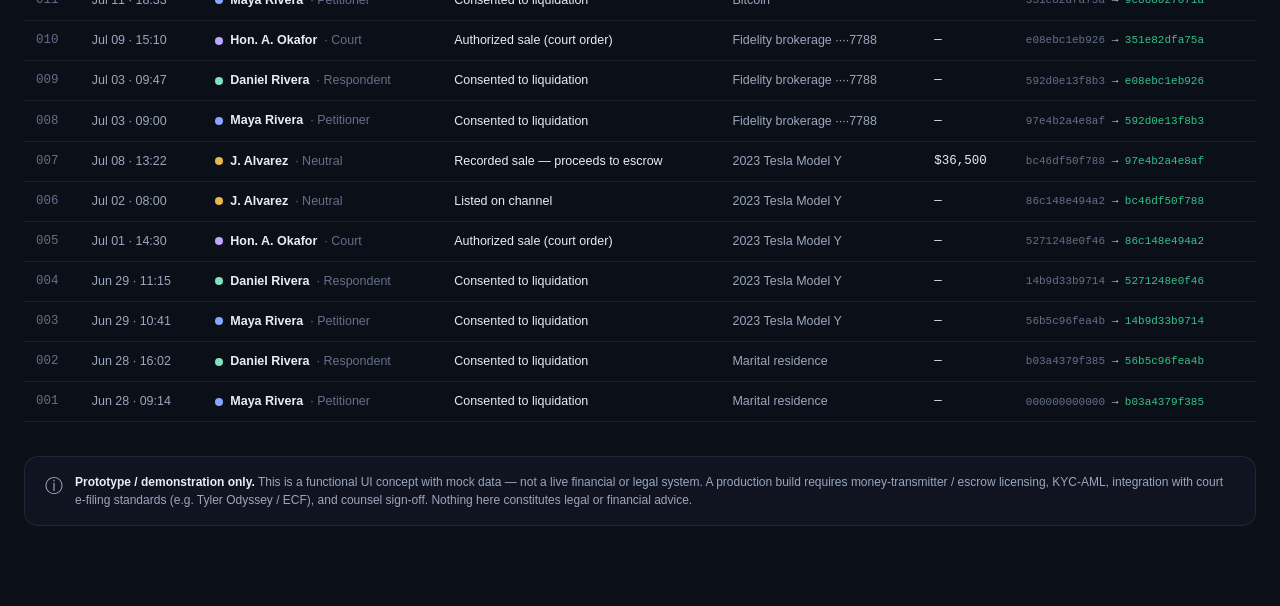
==== commit 82a481c7: "Rebrand prototype to Equita (consumer-facing) Renames the product identity from the Decree placehold" ====
--- a/divorce-platform/index.html
+++ b/divorce-platform/index.html
@@ -3,8 +3,8 @@
 <head>
 <meta charset="UTF-8">
 <meta name="viewport" content="width=device-width, initial-scale=1.0">
-<title>Decree — Court-Connected Asset Liquidation</title>
-<meta name="description" content="Decree liquidates marital assets with a court-connected, traceable money flow: dual-consent, judicial authorization, escrow, and a hash-chained audit trail on one shared ledger.">
+<title>Equita — Settle Fairly. Traceably.</title>
+<meta name="description" content="Equita liquidates marital assets with a court-connected, traceable money flow: dual-consent, judicial authorization, escrow, and a hash-chained audit trail on one shared ledger.">
 <style>
 :root {
   --bg:        #0B0F17;
@@ -287,9 +287,9 @@
 <header class="top">
   <div class="top-inner">
     <div class="logo">
-      <div class="mark">D</div>
+      <div class="mark">E</div>
       <div>
-        <div class="name">De<b>cree</b></div>
+        <div class="name">Equi<b>ta</b></div>
         <div class="tag">Court-Connected Liquidation</div>
       </div>
     </div>
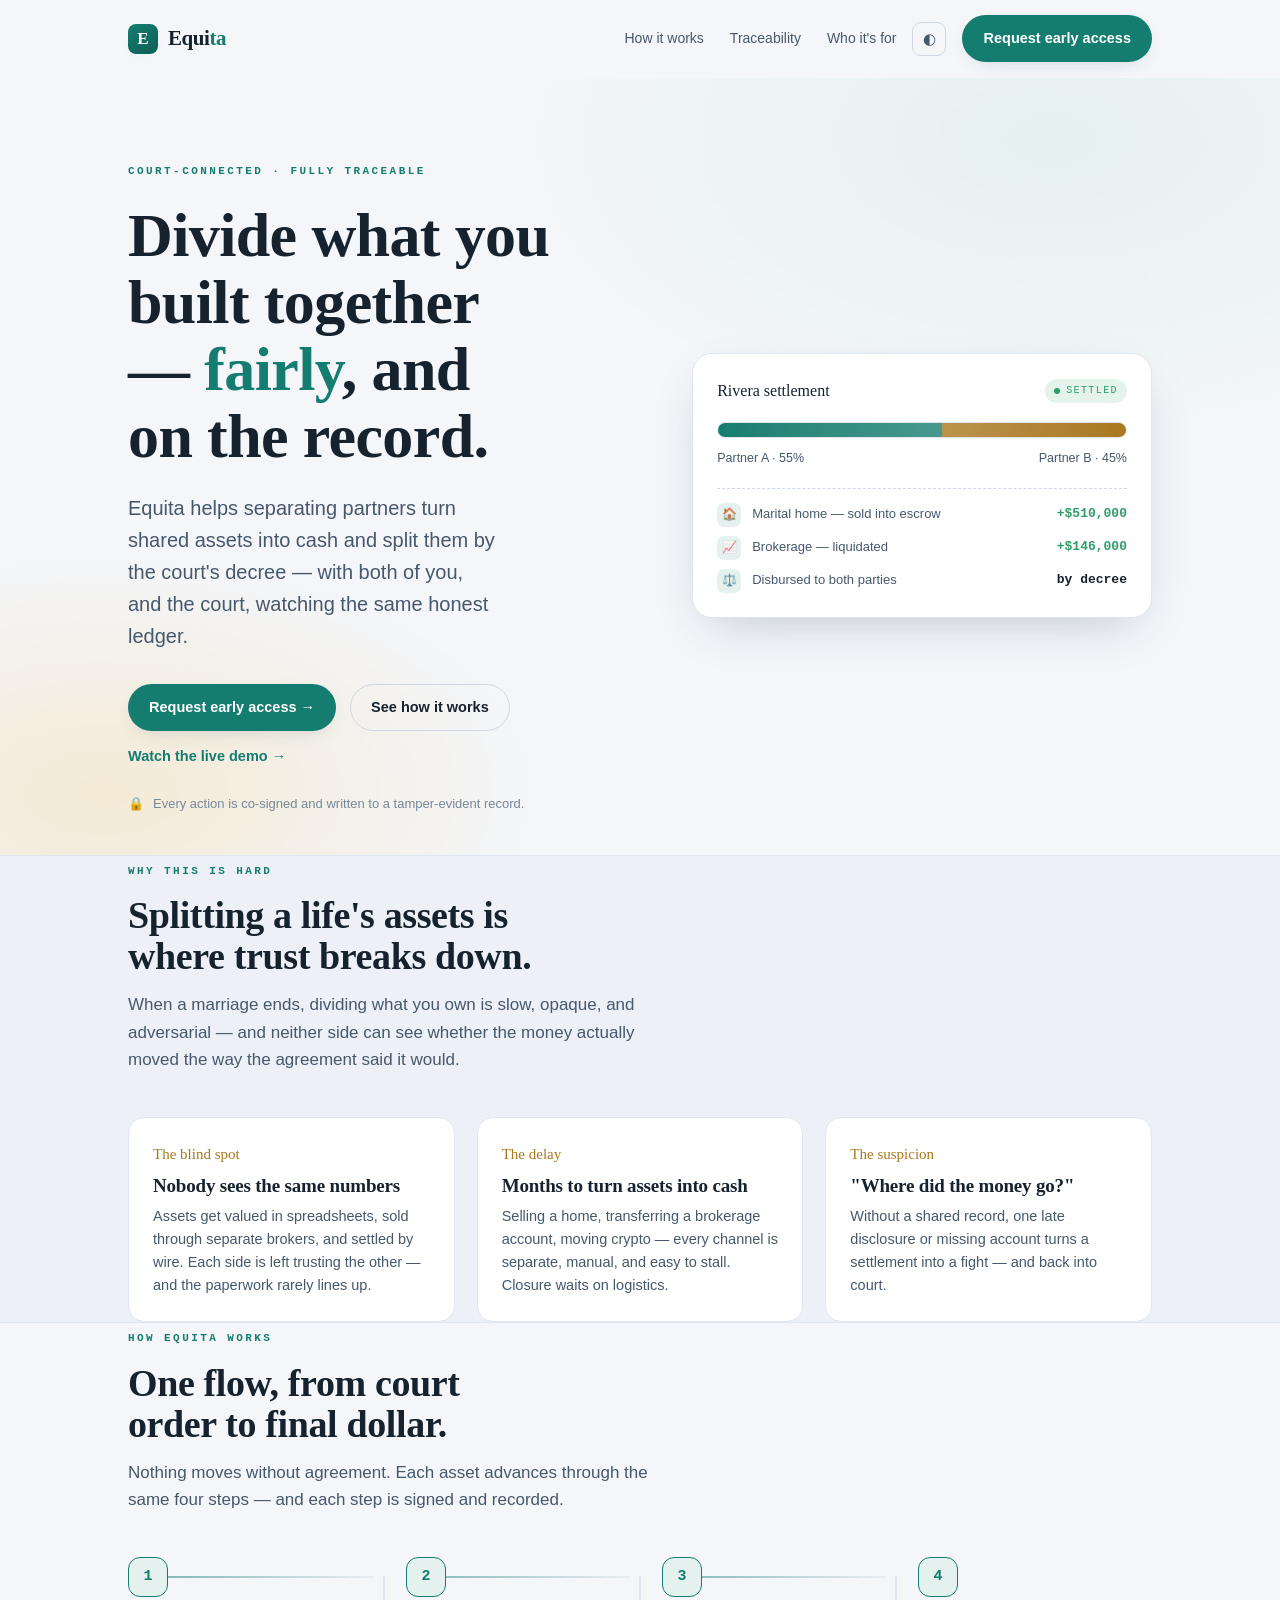
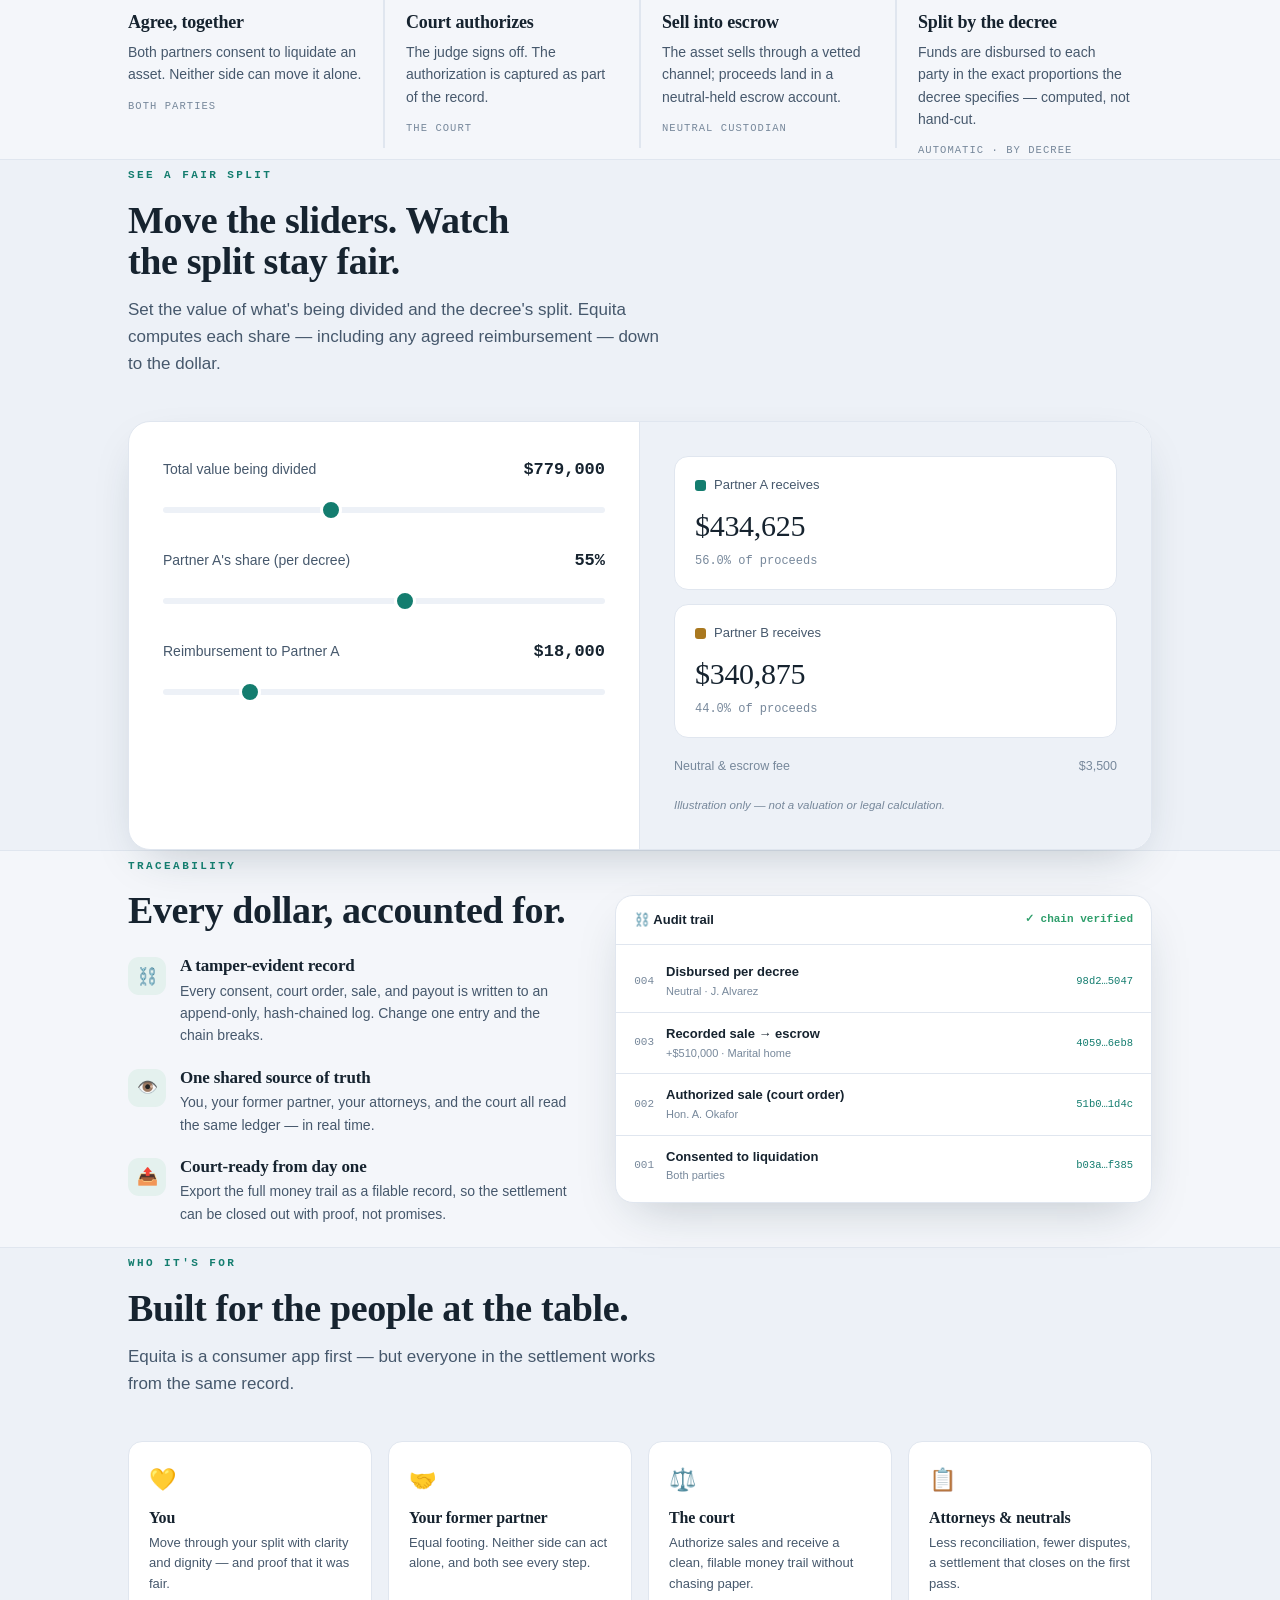
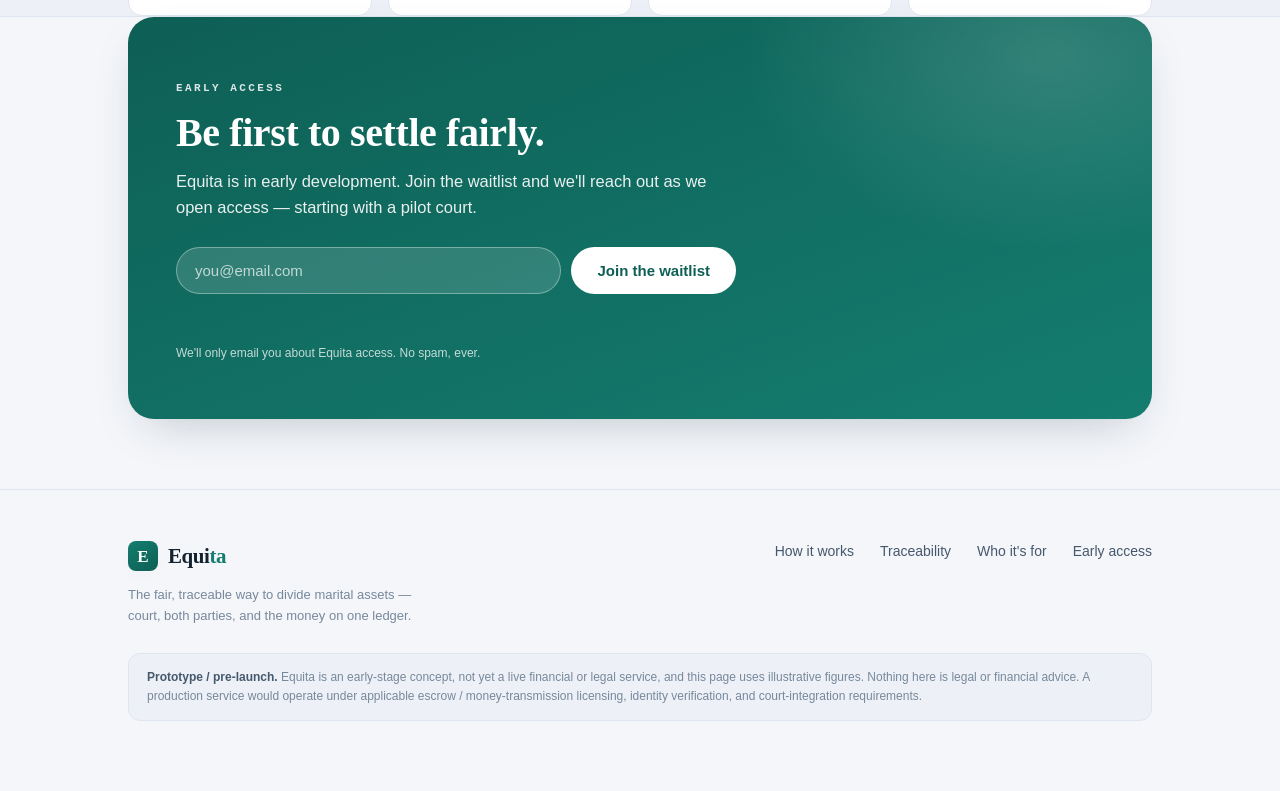
==== commit 270aaa35: "Wire Equita for getequita.com: landing at root, app at /demo, real waitlist - Promote landing page t" ====
--- a/divorce-platform/index.html
+++ b/divorce-platform/index.html
@@ -3,758 +3,607 @@
 <head>
 <meta charset="UTF-8">
 <meta name="viewport" content="width=device-width, initial-scale=1.0">
-<title>Equita — Settle Fairly. Traceably.</title>
-<meta name="description" content="Equita liquidates marital assets with a court-connected, traceable money flow: dual-consent, judicial authorization, escrow, and a hash-chained audit trail on one shared ledger.">
+<title>Equita — Divide what you built together, fairly and on the record</title>
+<meta name="description" content="Equita helps divorcing partners liquidate and divide marital assets with a court-connected, fully traceable money flow — so the split is fair, and every dollar is accounted for.">
+<link rel="canonical" href="https://getequita.com/">
+<link rel="icon" href="/favicon.svg" type="image/svg+xml">
+<link rel="apple-touch-icon" href="/favicon.svg">
+<meta name="theme-color" content="#147D6F">
+<!-- Open Graph / social -->
+<meta property="og:type" content="website">
+<meta property="og:site_name" content="Equita">
+<meta property="og:url" content="https://getequita.com/">
+<meta property="og:title" content="Equita — Divide what you built together, fairly and on the record">
+<meta property="og:description" content="Turn shared assets into cash and split them by the court's decree — with both partners and the court watching the same honest ledger.">
+<meta property="og:image" content="https://getequita.com/og-cover.png">
+<meta property="og:image:width" content="1200">
+<meta property="og:image:height" content="630">
+<meta name="twitter:card" content="summary_large_image">
+<meta name="twitter:title" content="Equita — Settle fairly. Traceably.">
+<meta name="twitter:description" content="The fair, traceable way to divide marital assets.">
+<meta name="twitter:image" content="https://getequita.com/og-cover.png">
 <style>
-:root {
-  --bg:        #0B0F17;
-  --bg-2:      #0F1420;
-  --panel:     #131A28;
-  --panel-2:   #172032;
-  --line:      rgba(255,255,255,0.08);
-  --line-2:    rgba(255,255,255,0.14);
-  --ink:       #E8EDF6;
-  --ink-dim:   #9AA7BD;
-  --ink-faint: #63708A;
-  --brand:     #4F7CFF;   /* trust blue */
-  --brand-d:   #2B4FBE;
-  --gold:      #E7B84B;   /* money */
-  --green:     #35C08A;   /* settled / verified */
-  --amber:     #E0A03A;   /* awaiting */
-  --violet:    #9A7BF0;   /* court */
-  --red:       #E5634D;
-  --mono: ui-monospace, SFMono-Regular, "SF Mono", Menlo, Consolas, monospace;
-  --sans: -apple-system, BlinkMacSystemFont, "Segoe UI", Roboto, Helvetica, Arial, sans-serif;
-  --radius: 14px;
-  --shadow: 0 12px 40px rgba(0,0,0,0.35);
+:root{
+  /* light (default) */
+  --paper:#F4F6FA;
+  --surface:#FFFFFF;
+  --surface-2:#EDF1F7;
+  --ink:#16232F;
+  --ink-2:#46586C;
+  --ink-3:#77889B;
+  --line:#E0E6EF;
+  --line-2:#CED7E3;
+  --teal:#147D6F;
+  --teal-d:#0E5F55;
+  --teal-soft:#E4F1EE;
+  --gold:#A9781F;
+  --gold-soft:#F4EAD5;
+  --green:#2E9E6B;
+  --shadow:0 18px 50px -20px rgba(20,45,60,.28);
+  --shadow-sm:0 6px 22px -12px rgba(20,45,60,.30);
+
+  --serif:"Iowan Old Style","Palatino Linotype",Palatino,"Book Antiqua",Georgia,"Times New Roman",serif;
+  --sans:-apple-system,BlinkMacSystemFont,"Segoe UI",Roboto,Helvetica,Arial,sans-serif;
+  --mono:ui-monospace,"SF Mono",SFMono-Regular,Menlo,Consolas,monospace;
+
+  --max:1080px;
+  --ease:cubic-bezier(.2,.7,.2,1);
 }
-* { box-sizing: border-box; margin: 0; padding: 0; }
-html { font-size: 15px; }
-body {
-  font-family: var(--sans);
-  background:
-    radial-gradient(1200px 600px at 12% -10%, rgba(79,124,255,0.10), transparent 60%),
-    radial-gradient(1000px 500px at 100% 0%, rgba(154,123,240,0.08), transparent 55%),
-    var(--bg);
-  color: var(--ink);
-  line-height: 1.5;
-  min-height: 100vh;
-  -webkit-font-smoothing: antialiased;
+@media (prefers-color-scheme:dark){
+  :root{
+    --paper:#0D141C;
+    --surface:#141F2B;
+    --surface-2:#0F1922;
+    --ink:#EAF1F8;
+    --ink-2:#AAB9C9;
+    --ink-3:#6E8093;
+    --line:#233241;
+    --line-2:#2E4053;
+    --teal:#43BCA9;
+    --teal-d:#7FD8C9;
+    --teal-soft:rgba(67,188,169,.12);
+    --gold:#E2B457;
+    --gold-soft:rgba(226,180,87,.12);
+    --green:#43C489;
+    --shadow:0 24px 60px -24px rgba(0,0,0,.6);
+    --shadow-sm:0 8px 26px -14px rgba(0,0,0,.55);
+  }
 }
-a { color: inherit; }
-.mono { font-family: var(--mono); }
-.dim { color: var(--ink-dim); }
-.faint { color: var(--ink-faint); }
-
-/* ---------- Layout ---------- */
-.wrap { max-width: 1280px; margin: 0 auto; padding: 0 24px 80px; }
-
-/* ---------- Header ---------- */
-header.top {
-  position: sticky; top: 0; z-index: 50;
-  backdrop-filter: blur(14px);
-  background: rgba(11,15,23,0.82);
-  border-bottom: 1px solid var(--line);
+/* explicit toggle overrides (must beat the media query in both directions) */
+:root[data-theme="light"]{
+  --paper:#F4F6FA;--surface:#FFFFFF;--surface-2:#EDF1F7;--ink:#16232F;--ink-2:#46586C;--ink-3:#77889B;
+  --line:#E0E6EF;--line-2:#CED7E3;--teal:#147D6F;--teal-d:#0E5F55;--teal-soft:#E4F1EE;--gold:#A9781F;
+  --gold-soft:#F4EAD5;--green:#2E9E6B;--shadow:0 18px 50px -20px rgba(20,45,60,.28);--shadow-sm:0 6px 22px -12px rgba(20,45,60,.30);
 }
-.top-inner { max-width: 1280px; margin: 0 auto; padding: 14px 24px; display: flex; align-items: center; gap: 20px; flex-wrap: wrap; }
-.logo { display: flex; align-items: center; gap: 11px; }
-.logo .mark {
-  width: 34px; height: 34px; border-radius: 9px;
-  background: linear-gradient(145deg, var(--brand), var(--brand-d));
-  display: grid; place-items: center; font-weight: 800; color: #fff; font-size: 17px;
-  box-shadow: 0 4px 14px rgba(79,124,255,0.4);
+:root[data-theme="dark"]{
+  --paper:#0D141C;--surface:#141F2B;--surface-2:#0F1922;--ink:#EAF1F8;--ink-2:#AAB9C9;--ink-3:#6E8093;
+  --line:#233241;--line-2:#2E4053;--teal:#43BCA9;--teal-d:#7FD8C9;--teal-soft:rgba(67,188,169,.12);--gold:#E2B457;
+  --gold-soft:rgba(226,180,87,.12);--green:#43C489;--shadow:0 24px 60px -24px rgba(0,0,0,.6);--shadow-sm:0 8px 26px -14px rgba(0,0,0,.55);
 }
-.logo .name { font-size: 19px; font-weight: 700; letter-spacing: -0.3px; }
-.logo .name b { color: var(--brand); }
-.logo .tag { font-size: 10px; letter-spacing: 2px; text-transform: uppercase; color: var(--ink-faint); margin-top: 1px; }
-.top-spacer { flex: 1; }
-
-/* role switcher */
-.roles { display: flex; gap: 4px; background: var(--panel); border: 1px solid var(--line); border-radius: 11px; padding: 4px; }
-.role-btn {
-  border: 0; background: transparent; color: var(--ink-dim);
-  font-family: var(--sans); font-size: 12.5px; font-weight: 600;
-  padding: 7px 12px; border-radius: 8px; cursor: pointer; display: flex; align-items: center; gap: 7px;
-  transition: background .15s, color .15s;
+
+*,*::before,*::after{box-sizing:border-box;margin:0;padding:0}
+html{scroll-behavior:smooth;-webkit-text-size-adjust:100%}
+@media (prefers-reduced-motion:reduce){html{scroll-behavior:auto}*{animation-duration:.001ms!important;transition-duration:.001ms!important}}
+body{
+  font-family:var(--sans);
+  background:var(--paper);color:var(--ink);line-height:1.6;
+  -webkit-font-smoothing:antialiased;overflow-x:hidden;
 }
-.role-btn .dot { width: 8px; height: 8px; border-radius: 50%; background: currentColor; opacity: .8; }
-.role-btn:hover { color: var(--ink); }
-.role-btn.active { background: var(--panel-2); color: var(--ink); box-shadow: inset 0 0 0 1px var(--line-2); }
-.role-btn[data-role="petitioner"].active { color: #86a7ff; }
-.role-btn[data-role="respondent"].active { color: #7fe3c0; }
-.role-btn[data-role="court"].active     { color: #bda6ff; }
-.role-btn[data-role="neutral"].active    { color: var(--gold); }
-
-.btn {
-  border: 1px solid var(--line-2); background: var(--panel); color: var(--ink);
-  font-family: var(--sans); font-size: 12.5px; font-weight: 600;
-  padding: 8px 14px; border-radius: 9px; cursor: pointer; transition: background .15s, border-color .15s, transform .1s;
+.wrap{max-width:var(--max);margin:0 auto;padding:0 28px}
+.eyebrow{font-family:var(--mono);font-size:11px;letter-spacing:.22em;text-transform:uppercase;color:var(--teal);font-weight:600}
+h1,h2,h3{font-family:var(--serif);font-weight:600;letter-spacing:-.01em;line-height:1.08;text-wrap:balance}
+a{color:inherit;text-decoration:none}
+:focus-visible{outline:2.5px solid var(--teal);outline-offset:3px;border-radius:4px}
+
+/* ---------- nav ---------- */
+nav{position:sticky;top:0;z-index:60;background:color-mix(in srgb,var(--paper) 88%,transparent);
+  backdrop-filter:blur(12px);border-bottom:1px solid transparent;transition:border-color .3s}
+nav.scrolled{border-color:var(--line)}
+.nav-in{max-width:var(--max);margin:0 auto;padding:15px 28px;display:flex;align-items:center;gap:16px}
+.brand{display:flex;align-items:center;gap:10px}
+.brand .mk{width:30px;height:30px;border-radius:8px;background:linear-gradient(145deg,var(--teal),var(--teal-d));
+  display:grid;place-items:center;color:#fff;font-family:var(--serif);font-weight:700;font-size:17px;box-shadow:var(--shadow-sm)}
+.brand .wm{font-family:var(--serif);font-size:21px;font-weight:600;letter-spacing:-.02em}
+.brand .wm b{color:var(--teal);font-weight:600}
+.nav-sp{flex:1}
+.nav-links{display:flex;align-items:center;gap:26px}
+.nav-links a{font-size:14px;color:var(--ink-2);transition:color .2s}
+.nav-links a:hover{color:var(--ink)}
+.theme-btn{background:none;border:1px solid var(--line-2);color:var(--ink-2);width:34px;height:34px;border-radius:9px;
+  cursor:pointer;font-size:15px;display:grid;place-items:center;transition:background .2s,color .2s}
+.theme-btn:hover{background:var(--surface-2);color:var(--ink)}
+.btn{display:inline-flex;align-items:center;gap:9px;font-family:var(--sans);font-size:14.5px;font-weight:600;
+  padding:11px 20px;border-radius:100px;cursor:pointer;border:1px solid transparent;transition:transform .12s,background .2s,box-shadow .2s;white-space:nowrap}
+.btn-primary{background:var(--teal);color:#fff;box-shadow:var(--shadow-sm)}
+.btn-primary:hover{transform:translateY(-1px);box-shadow:0 10px 26px -10px color-mix(in srgb,var(--teal) 70%,transparent)}
+.btn-ghost{background:transparent;color:var(--ink);border-color:var(--line-2)}
+.btn-ghost:hover{background:var(--surface-2)}
+.nav .btn{padding:9px 18px}
+
+/* ---------- hero ---------- */
+header.hero{position:relative;padding:78px 0 40px;overflow:hidden}
+.hero::before{content:"";position:absolute;inset:0;z-index:-1;
+  background:radial-gradient(60% 55% at 82% 8%,var(--teal-soft),transparent 70%),
+             radial-gradient(50% 45% at 8% 92%,var(--gold-soft),transparent 70%)}
+.hero-grid{display:grid;grid-template-columns:1.05fr .95fr;gap:56px;align-items:center}
+.hero h1{font-size:clamp(38px,6vw,62px);margin:20px 0 22px}
+.hero h1 em{font-style:normal;color:var(--teal)}
+.hero-sub{font-size:clamp(17px,2.2vw,20px);color:var(--ink-2);max-width:33ch;margin-bottom:32px}
+.hero-ctas{display:flex;gap:14px;flex-wrap:wrap;align-items:center}
+.demo-link{font-size:14.5px;color:var(--teal);font-weight:600;align-self:center;transition:opacity .2s}
+.demo-link:hover{opacity:.72;text-decoration:underline}
+.trust-line{margin-top:26px;display:flex;align-items:center;gap:9px;font-size:13px;color:var(--ink-3)}
+.trust-line .lock{color:var(--teal)}
+
+/* hero visual: the balanced split card */
+.scale-card{background:var(--surface);border:1px solid var(--line);border-radius:20px;padding:24px;box-shadow:var(--shadow)}
+.scale-head{display:flex;align-items:center;justify-content:space-between;margin-bottom:18px}
+.scale-head .t{font-family:var(--serif);font-size:16px}
+.scale-head .badge{font-family:var(--mono);font-size:10px;letter-spacing:.14em;text-transform:uppercase;color:var(--green);
+  background:color-mix(in srgb,var(--green) 12%,transparent);padding:4px 9px;border-radius:100px;display:inline-flex;gap:6px;align-items:center}
+.scale-head .badge .d{width:6px;height:6px;border-radius:50%;background:var(--green)}
+.split-visual{height:16px;border-radius:8px;overflow:hidden;display:flex;border:1px solid var(--line)}
+.split-visual .l{background:linear-gradient(90deg,var(--teal),color-mix(in srgb,var(--teal) 78%,#fff))}
+.split-visual .r{background:linear-gradient(90deg,color-mix(in srgb,var(--gold) 80%,#fff),var(--gold))}
+.split-legend{display:flex;justify-content:space-between;margin-top:10px;font-size:12.5px;color:var(--ink-2)}
+.mini-ledger{margin-top:20px;border-top:1px dashed var(--line-2);padding-top:14px;display:flex;flex-direction:column;gap:9px}
+.ml-row{display:flex;align-items:center;gap:11px;font-size:13px}
+.ml-ic{width:24px;height:24px;border-radius:7px;display:grid;place-items:center;font-size:12px;flex:none;
+  background:var(--teal-soft);color:var(--teal)}
+.ml-row .g{flex:1;color:var(--ink-2)}
+.ml-row .a{font-family:var(--mono);font-weight:600;font-variant-numeric:tabular-nums}
+.ml-row .a.pos{color:var(--green)}
+
+/* ---------- section scaffolding ---------- */
+section{padding:76px 0}
+.sec-head{max-width:60ch;margin-bottom:44px}
+.sec-head h2{font-size:clamp(27px,3.6vw,38px);margin:14px 0 14px}
+.sec-head p{font-size:17px;color:var(--ink-2)}
+
+/* problem band */
+.band{background:var(--surface-2);border-top:1px solid var(--line);border-bottom:1px solid var(--line)}
+.prob-grid{display:grid;grid-template-columns:repeat(3,1fr);gap:22px}
+.prob{background:var(--surface);border:1px solid var(--line);border-radius:16px;padding:24px}
+.prob .n{font-family:var(--serif);color:var(--gold);font-size:15px;margin-bottom:10px}
+.prob h3{font-size:19px;margin-bottom:8px}
+.prob p{font-size:14.5px;color:var(--ink-2)}
+
+/* how it works — stepper */
+.steps{display:grid;grid-template-columns:repeat(4,1fr);gap:0}
+.step{position:relative;padding:0 22px}
+.step:first-child{padding-left:0}
+.step:not(:last-child)::after{content:"";position:absolute;top:19px;right:-1px;width:2px;height:calc(100% - 30px);background:var(--line)}
+@media(min-width:781px){.step:not(:last-child)::before{content:"";position:absolute;top:19px;left:40px;right:10px;height:2px;background:linear-gradient(90deg,var(--teal),var(--line));opacity:.5}}
+.step .dot{width:40px;height:40px;border-radius:12px;background:var(--teal-soft);border:1.5px solid var(--teal);
+  color:var(--teal);display:grid;place-items:center;font-family:var(--mono);font-weight:700;font-size:15px;margin-bottom:16px;position:relative;z-index:1}
+.step h3{font-size:18px;margin-bottom:8px}
+.step p{font-size:14px;color:var(--ink-2)}
+.step .who{margin-top:12px;font-family:var(--mono);font-size:10.5px;letter-spacing:.1em;text-transform:uppercase;color:var(--ink-3)}
+
+/* calculator */
+.calc{background:var(--surface);border:1px solid var(--line);border-radius:22px;box-shadow:var(--shadow);
+  display:grid;grid-template-columns:1fr 1fr;overflow:hidden}
+.calc-controls{padding:34px 34px 30px;border-right:1px solid var(--line)}
+.calc-out{padding:34px;background:var(--surface-2);display:flex;flex-direction:column;justify-content:center;gap:14px}
+.field{margin-bottom:26px}
+.field:last-child{margin-bottom:0}
+.field .lab{display:flex;justify-content:space-between;align-items:baseline;margin-bottom:12px}
+.field .lab span{font-size:14px;color:var(--ink-2);font-weight:500}
+.field .lab b{font-family:var(--mono);font-size:17px;color:var(--ink);font-variant-numeric:tabular-nums}
+input[type=range]{-webkit-appearance:none;appearance:none;width:100%;height:6px;border-radius:100px;
+  background:var(--surface-2);outline-offset:6px;cursor:pointer}
+:root[data-theme="dark"] input[type=range],
+@media(prefers-color-scheme:dark){input[type=range]{background:var(--line)}}
+input[type=range]::-webkit-slider-thumb{-webkit-appearance:none;width:22px;height:22px;border-radius:50%;
+  background:var(--teal);border:3px solid var(--surface);box-shadow:var(--shadow-sm);cursor:grab}
+input[type=range]::-moz-range-thumb{width:18px;height:18px;border-radius:50%;background:var(--teal);border:3px solid var(--surface);cursor:grab}
+.share-card{border:1px solid var(--line);border-radius:14px;padding:18px 20px;background:var(--surface)}
+.share-card .who{font-size:13px;color:var(--ink-2);display:flex;align-items:center;gap:8px;margin-bottom:6px}
+.share-card .who .sw{width:11px;height:11px;border-radius:3px}
+.share-card .amt{font-family:var(--serif);font-size:30px;letter-spacing:-.01em;font-variant-numeric:tabular-nums}
+.share-card .pct{font-family:var(--mono);font-size:12px;color:var(--ink-3);margin-top:2px}
+.calc-fee{display:flex;justify-content:space-between;font-size:12.5px;color:var(--ink-3);padding-top:4px}
+.calc-note{font-size:11.5px;color:var(--ink-3);margin-top:6px;font-style:italic}
+
+/* traceability */
+.trace-grid{display:grid;grid-template-columns:.9fr 1.1fr;gap:48px;align-items:center}
+.feat{display:flex;gap:14px;margin-bottom:22px}
+.feat .fi{width:38px;height:38px;border-radius:11px;background:var(--teal-soft);color:var(--teal);
+  display:grid;place-items:center;font-size:17px;flex:none}
+.feat h3{font-size:17px;margin-bottom:4px}
+.feat p{font-size:14px;color:var(--ink-2)}
+.ledger-card{background:var(--surface);border:1px solid var(--line);border-radius:18px;overflow:hidden;box-shadow:var(--shadow)}
+.ledger-card .lh{padding:14px 18px;border-bottom:1px solid var(--line);display:flex;align-items:center;gap:8px;font-size:13px;font-weight:600}
+.ledger-card .lh .v{margin-left:auto;font-family:var(--mono);font-size:11px;color:var(--green)}
+.led{padding:6px 0}
+.led .row{display:flex;align-items:center;gap:12px;padding:11px 18px;border-bottom:1px solid var(--line);font-size:13px}
+.led .row:last-child{border-bottom:0}
+.led .seq{font-family:var(--mono);color:var(--ink-3);font-size:11px}
+.led .who{flex:1}
+.led .who b{font-weight:600}
+.led .who small{display:block;color:var(--ink-3);font-size:11px}
+.led .hash{font-family:var(--mono);font-size:10.5px;color:var(--teal)}
+
+/* audience */
+.aud-grid{display:grid;grid-template-columns:repeat(4,1fr);gap:16px}
+.aud{border:1px solid var(--line);border-radius:14px;padding:20px;background:var(--surface)}
+.aud .ic{font-size:22px;margin-bottom:12px}
+.aud h3{font-size:16px;margin-bottom:6px}
+.aud p{font-size:13px;color:var(--ink-2)}
+
+/* waitlist */
+.cta-band{background:linear-gradient(160deg,var(--teal-d),var(--teal));color:#fff;border-radius:26px;padding:56px 48px;
+  position:relative;overflow:hidden;box-shadow:var(--shadow)}
+.cta-band::before{content:"";position:absolute;inset:0;background:radial-gradient(50% 80% at 90% 10%,rgba(255,255,255,.14),transparent 60%)}
+.cta-band .inner{position:relative;max-width:560px}
+.cta-band .eyebrow{color:rgba(255,255,255,.85)}
+.cta-band h2{color:#fff;font-size:clamp(28px,4vw,40px);margin:12px 0 14px}
+.cta-band p{color:rgba(255,255,255,.9);font-size:16.5px;margin-bottom:26px}
+form.wait{display:flex;gap:10px;flex-wrap:wrap}
+form.wait input[type=email]{flex:1;min-width:230px;font-family:var(--sans);font-size:15px;padding:14px 18px;border-radius:100px;
+  border:1px solid rgba(255,255,255,.35);background:rgba(255,255,255,.14);color:#fff}
+form.wait input[type=email]::placeholder{color:rgba(255,255,255,.7)}
+form.wait input[type=email]:focus{outline:2.5px solid #fff;outline-offset:2px}
+form.wait button{background:#fff;color:var(--teal-d);border:0;font-weight:700;font-size:15px;padding:14px 26px;border-radius:100px;cursor:pointer;transition:transform .12s}
+form.wait button:hover{transform:translateY(-1px)}
+.wait-msg{margin-top:14px;font-size:14px;min-height:20px;color:#fff;font-weight:500}
+.wait-msg.err{color:#FFE0DA}
+.wait-success{display:none;position:relative;align-items:center;gap:12px;color:#fff;font-size:16px}
+.wait-success .ck{width:30px;height:30px;border-radius:50%;background:#fff;color:var(--teal-d);display:grid;place-items:center;font-weight:800;flex:none}
+.wait-privacy{margin-top:16px;font-size:12px;color:rgba(255,255,255,.75);position:relative}
+
+/* footer */
+footer{padding:50px 0 70px;border-top:1px solid var(--line);margin-top:70px}
+.foot-grid{display:flex;gap:24px;flex-wrap:wrap;align-items:flex-start}
+.foot-brand{flex:1;min-width:220px}
+.foot-brand p{font-size:13px;color:var(--ink-3);margin-top:12px;max-width:44ch}
+.disclaimer{font-size:12px;color:var(--ink-3);background:var(--surface-2);border:1px solid var(--line);border-radius:12px;
+  padding:14px 18px;margin-top:26px;line-height:1.6}
+.disclaimer b{color:var(--ink-2)}
+
+/* reveal */
+.reveal{opacity:0;transform:translateY(20px);transition:opacity .7s var(--ease),transform .7s var(--ease)}
+.reveal.in{opacity:1;transform:none}
+
+@media(max-width:880px){
+  .hero-grid{grid-template-columns:1fr;gap:38px}
+  .hero-sub{max-width:46ch}
+  .trace-grid{grid-template-columns:1fr;gap:32px}
+  .prob-grid{grid-template-columns:1fr}
+  .steps{grid-template-columns:1fr 1fr;gap:30px}
+  .step{padding:0}
+  .step:not(:last-child)::after,.step:not(:last-child)::before{display:none}
+  .calc{grid-template-columns:1fr}
+  .calc-controls{border-right:0;border-bottom:1px solid var(--line)}
+  .aud-grid{grid-template-columns:1fr 1fr}
+  .nav-links{display:none}
 }
-.btn:hover { background: var(--panel-2); border-color: var(--line-2); }
-.btn:active { transform: translateY(1px); }
-.btn.ghost { background: transparent; }
-
-/* ---------- Case caption ---------- */
-.caption {
-  margin: 22px 0 6px; padding: 18px 22px;
-  background: linear-gradient(180deg, var(--panel), var(--bg-2));
-  border: 1px solid var(--line); border-radius: var(--radius);
-  display: flex; gap: 26px; flex-wrap: wrap; align-items: flex-start;
-}
-.caption h1 { font-size: 20px; font-weight: 700; letter-spacing: -0.4px; }
-.caption .sub { font-size: 12.5px; color: var(--ink-dim); margin-top: 3px; }
-.caption .court-badge {
-  margin-left: auto; text-align: right; font-size: 12px; color: var(--ink-dim);
-  border-left: 1px solid var(--line); padding-left: 22px;
-}
-.caption .court-badge b { color: var(--violet); display: block; font-size: 12.5px; }
-.pill {
-  display: inline-flex; align-items: center; gap: 6px; font-size: 11px; font-weight: 700;
-  padding: 3px 9px; border-radius: 100px; letter-spacing: .3px;
-}
-.pill.live { background: rgba(53,192,138,0.14); color: var(--green); }
-.pill.live .dot { width: 7px; height: 7px; border-radius: 50%; background: var(--green); animation: blink 1.6s infinite; }
-@keyframes blink { 0%,100%{opacity:1} 50%{opacity:.3} }
-
-/* ---------- Stat row ---------- */
-.stats { display: grid; grid-template-columns: repeat(5, 1fr); gap: 14px; margin: 18px 0 8px; }
-.stat { background: var(--panel); border: 1px solid var(--line); border-radius: var(--radius); padding: 16px 18px; }
-.stat .k { font-size: 11px; letter-spacing: .5px; text-transform: uppercase; color: var(--ink-faint); }
-.stat .v { font-size: 26px; font-weight: 750; letter-spacing: -1px; margin-top: 6px; font-variant-numeric: tabular-nums; }
-.stat .v.gold { color: var(--gold); }
-.stat .v.green { color: var(--green); }
-.stat .v.blue { color: #86a7ff; }
-.stat .foot { font-size: 11.5px; color: var(--ink-dim); margin-top: 3px; }
-.bar { height: 6px; border-radius: 100px; background: rgba(255,255,255,0.08); margin-top: 10px; overflow: hidden; }
-.bar > i { display: block; height: 100%; border-radius: 100px; background: linear-gradient(90deg, var(--brand), var(--green)); transition: width .5s cubic-bezier(.2,1,.3,1); }
-
-/* ---------- Main grid ---------- */
-.grid { display: grid; grid-template-columns: 1fr 360px; gap: 20px; margin-top: 22px; align-items: start; }
-.col-side { position: sticky; top: 86px; display: flex; flex-direction: column; gap: 20px; }
-
-.section-h { display: flex; align-items: center; gap: 10px; margin-bottom: 12px; }
-.section-h h2 { font-size: 14px; font-weight: 700; letter-spacing: .2px; }
-.section-h .count { font-size: 11px; color: var(--ink-faint); background: var(--panel); border: 1px solid var(--line); padding: 2px 8px; border-radius: 100px; }
-.section-h .hint { margin-left: auto; font-size: 11.5px; color: var(--ink-faint); }
-
-/* ---------- Asset cards ---------- */
-.assets { display: flex; flex-direction: column; gap: 12px; }
-.asset {
-  background: var(--panel); border: 1px solid var(--line); border-radius: var(--radius); padding: 16px 18px;
-  transition: border-color .2s, transform .15s;
-}
-.asset:hover { border-color: var(--line-2); }
-.asset.flash { animation: flash .9s ease; }
-@keyframes flash { 0%{ box-shadow: 0 0 0 0 rgba(79,124,255,.5);} 100%{ box-shadow: 0 0 0 14px rgba(79,124,255,0);} }
-.asset-top { display: flex; align-items: flex-start; gap: 14px; }
-.asset-ico {
-  width: 40px; height: 40px; border-radius: 10px; flex: none; display: grid; place-items: center; font-size: 19px;
-  background: var(--panel-2); border: 1px solid var(--line);
-}
-.asset-main { flex: 1; min-width: 0; }
-.asset-name { font-size: 15px; font-weight: 700; }
-.asset-meta { font-size: 12px; color: var(--ink-dim); margin-top: 2px; }
-.asset-val { text-align: right; flex: none; }
-.asset-val .amt { font-size: 17px; font-weight: 750; font-variant-numeric: tabular-nums; }
-.asset-val .lbl { font-size: 10.5px; color: var(--ink-faint); text-transform: uppercase; letter-spacing: .5px; }
-
-/* status ladder */
-.ladder { display: flex; align-items: center; gap: 0; margin: 14px 0 4px; }
-.step { display: flex; align-items: center; flex: 1; }
-.step .node {
-  width: 22px; height: 22px; border-radius: 50%; flex: none; display: grid; place-items: center;
-  font-size: 11px; font-weight: 700; border: 2px solid var(--line-2); color: var(--ink-faint); background: var(--bg-2);
-}
-.step .seg { height: 2px; flex: 1; background: var(--line); margin: 0 2px; }
-.step.done .node { background: var(--green); border-color: var(--green); color: #04140d; }
-.step.done .seg { background: var(--green); }
-.step.current .node { border-color: var(--brand); color: #86a7ff; box-shadow: 0 0 0 4px rgba(79,124,255,.15); }
-.ladder-labels { display: flex; margin-top: 6px; }
-.ladder-labels span { flex: 1; font-size: 9.5px; text-align: center; color: var(--ink-faint); letter-spacing: .2px; }
-.ladder-labels span:first-child { text-align: left; }
-.ladder-labels span:last-child { text-align: right; }
-.ladder-labels span.on { color: var(--ink-dim); }
-
-/* consent + action bar */
-.asset-foot { display: flex; align-items: center; gap: 10px; margin-top: 14px; flex-wrap: wrap; }
-.consents { display: flex; gap: 7px; }
-.chip {
-  display: inline-flex; align-items: center; gap: 6px; font-size: 11px; font-weight: 600;
-  padding: 4px 9px; border-radius: 100px; border: 1px solid var(--line); color: var(--ink-faint); background: var(--bg-2);
-}
-.chip .tick { width: 14px; height: 14px; border-radius: 50%; display: grid; place-items: center; font-size: 9px; background: rgba(255,255,255,.06); }
-.chip.yes { color: var(--green); border-color: rgba(53,192,138,.35); background: rgba(53,192,138,.10); }
-.chip.yes .tick { background: var(--green); color: #04140d; }
-.chip.court.yes { color: var(--violet); border-color: rgba(154,123,240,.4); background: rgba(154,123,240,.12); }
-.chip.court.yes .tick { background: var(--violet); color: #120a24; }
-.action-slot { margin-left: auto; display: flex; align-items: center; gap: 8px; }
-.status-tag { font-size: 11px; font-weight: 700; padding: 4px 10px; border-radius: 100px; letter-spacing: .3px; }
-.status-tag.done { background: rgba(53,192,138,.14); color: var(--green); }
-.status-tag.wait { background: rgba(224,160,58,.14); color: var(--amber); }
-.act {
-  border: 0; font-family: var(--sans); font-weight: 700; font-size: 12.5px;
-  padding: 9px 16px; border-radius: 9px; cursor: pointer; color: #fff;
-  background: linear-gradient(145deg, var(--brand), var(--brand-d));
-  box-shadow: 0 4px 14px rgba(79,124,255,.3); transition: transform .1s, filter .15s;
-}
-.act:hover { filter: brightness(1.08); }
-.act:active { transform: translateY(1px); }
-.act.court { background: linear-gradient(145deg, var(--violet), #6b4fd0); box-shadow: 0 4px 14px rgba(154,123,240,.3); }
-.act.gold { background: linear-gradient(145deg, var(--gold), #c9922f); color: #1c1403; box-shadow: 0 4px 14px rgba(231,184,75,.28); }
-.await-note { font-size: 11.5px; color: var(--ink-faint); font-style: italic; }
-
-/* ---------- Side panels ---------- */
-.panel { background: var(--panel); border: 1px solid var(--line); border-radius: var(--radius); overflow: hidden; }
-.panel-h { padding: 14px 18px; border-bottom: 1px solid var(--line); display: flex; align-items: center; gap: 8px; }
-.panel-h h3 { font-size: 13px; font-weight: 700; }
-.panel-h .r { margin-left: auto; font-size: 11px; color: var(--ink-faint); }
-.panel-body { padding: 16px 18px; }
-
-/* escrow */
-.escrow-bal { text-align: center; padding: 8px 0 14px; border-bottom: 1px dashed var(--line); margin-bottom: 12px; }
-.escrow-bal .n { font-size: 34px; font-weight: 800; color: var(--gold); letter-spacing: -1.5px; font-variant-numeric: tabular-nums; }
-.escrow-bal .l { font-size: 11px; text-transform: uppercase; letter-spacing: 1px; color: var(--ink-faint); }
-.ledger { display: flex; flex-direction: column; gap: 2px; max-height: 260px; overflow-y: auto; }
-.led-row { display: flex; align-items: center; gap: 10px; padding: 8px 4px; border-bottom: 1px solid var(--line); font-size: 12.5px; }
-.led-row:last-child { border-bottom: 0; }
-.led-ico { width: 26px; height: 26px; border-radius: 7px; flex: none; display: grid; place-items: center; font-size: 12px; }
-.led-ico.in { background: rgba(53,192,138,.14); color: var(--green); }
-.led-ico.out { background: rgba(229,99,77,.14); color: var(--red); }
-.led-txt { flex: 1; min-width: 0; }
-.led-txt .t { font-weight: 600; white-space: nowrap; overflow: hidden; text-overflow: ellipsis; }
-.led-txt .s { font-size: 10.5px; color: var(--ink-faint); }
-.led-amt { font-weight: 700; font-variant-numeric: tabular-nums; }
-.led-amt.in { color: var(--green); }
-.led-amt.out { color: var(--red); }
-.empty { text-align: center; color: var(--ink-faint); font-size: 12px; padding: 18px 0; }
-
-/* decree split */
-.split-row { display: flex; align-items: center; justify-content: space-between; font-size: 12.5px; padding: 7px 0; }
-.split-bar { height: 26px; border-radius: 8px; overflow: hidden; display: flex; margin: 6px 0 12px; border: 1px solid var(--line); }
-.split-bar .a { background: linear-gradient(90deg,#4f7cff,#6b8dff); display: grid; place-items: center; font-size: 11px; font-weight: 800; color: #fff; }
-.split-bar .b { background: linear-gradient(90deg,#2aa377,#35c08a); display: grid; place-items: center; font-size: 11px; font-weight: 800; color: #04140d; }
-.carve { font-size: 11.5px; color: var(--ink-dim); display: flex; justify-content: space-between; padding: 4px 0; border-top: 1px dashed var(--line); }
-.disburse-btn {
-  width: 100%; margin-top: 14px; border: 0; padding: 12px; border-radius: 10px; cursor: pointer;
-  font-family: var(--sans); font-weight: 800; font-size: 13.5px; color: #1c1403;
-  background: linear-gradient(145deg, var(--gold), #c9922f); box-shadow: 0 6px 18px rgba(231,184,75,.3);
-}
-.disburse-btn:disabled { background: var(--panel-2); color: var(--ink-faint); box-shadow: none; cursor: not-allowed; }
-
-/* ---------- Audit trail ---------- */
-.audit { margin-top: 30px; }
-.audit-table { width: 100%; border-collapse: collapse; font-size: 12.5px; }
-.audit-table th { text-align: left; font-size: 10.5px; text-transform: uppercase; letter-spacing: .6px; color: var(--ink-faint); padding: 8px 12px; border-bottom: 1px solid var(--line); font-weight: 600; }
-.audit-table td { padding: 10px 12px; border-bottom: 1px solid var(--line); vertical-align: middle; }
-.audit-table tr:hover td { background: rgba(255,255,255,.02); }
-.seq { font-family: var(--mono); color: var(--ink-faint); }
-.actor-b { display: inline-flex; align-items: center; gap: 7px; font-weight: 600; }
-.actor-b .d { width: 8px; height: 8px; border-radius: 50%; }
-.hashcell { font-family: var(--mono); font-size: 11px; }
-.hashcell .link { color: var(--ink-faint); }
-.hashcell .h { color: var(--green); }
-.verified-row { display: flex; align-items: center; gap: 8px; margin-bottom: 14px; font-size: 12.5px; color: var(--green); }
-.verified-row .badge { background: rgba(53,192,138,.14); border: 1px solid rgba(53,192,138,.3); padding: 3px 10px; border-radius: 100px; font-weight: 700; }
-
-/* toast */
-#toast { position: fixed; bottom: 26px; left: 50%; transform: translateX(-50%) translateY(20px); opacity: 0; z-index: 100;
-  background: var(--panel-2); border: 1px solid var(--line-2); box-shadow: var(--shadow);
-  padding: 12px 18px; border-radius: 11px; font-size: 13px; font-weight: 600; display: flex; align-items: center; gap: 10px;
-  transition: opacity .25s, transform .25s; pointer-events: none; max-width: 90vw; }
-#toast.show { opacity: 1; transform: translateX(-50%) translateY(0); }
-#toast .tico { width: 22px; height: 22px; border-radius: 50%; display: grid; place-items: center; background: var(--green); color: #04140d; font-size: 12px; }
-
-/* disclaimer */
-.disc { margin-top: 34px; padding: 16px 20px; border: 1px solid var(--line); border-radius: var(--radius);
-  background: var(--bg-2); font-size: 12px; color: var(--ink-dim); display: flex; gap: 12px; }
-.disc .i { font-size: 18px; }
-.disc b { color: var(--ink); }
-
-@media (max-width: 1000px) {
-  .grid { grid-template-columns: 1fr; }
-  .col-side { position: static; }
-  .stats { grid-template-columns: repeat(2, 1fr); }
-}
-@media (max-width: 560px) {
-  .stats { grid-template-columns: 1fr; }
-  .caption .court-badge { margin-left: 0; border-left: 0; padding-left: 0; text-align: left; }
-  .audit-wrap { overflow-x: auto; }
+@media(max-width:520px){
+  .steps,.aud-grid{grid-template-columns:1fr}
+  .cta-band{padding:40px 26px}
 }
 </style>
 </head>
 <body>
 
-<header class="top">
-  <div class="top-inner">
-    <div class="logo">
-      <div class="mark">E</div>
-      <div>
-        <div class="name">Equi<b>ta</b></div>
-        <div class="tag">Court-Connected Liquidation</div>
-      </div>
-    </div>
-    <div class="top-spacer"></div>
+<nav id="nav">
+  <div class="nav-in">
+    <a class="brand" href="#top" aria-label="Equita home">
+      <span class="mk">E</span>
+      <span class="wm">Equi<b>ta</b></span>
+    </a>
+    <span class="nav-sp"></span>
+    <div class="nav-links">
+      <a href="#how">How it works</a>
+      <a href="#trust">Traceability</a>
+      <a href="#who">Who it's for</a>
+    </div>
+    <button class="theme-btn" id="themeBtn" aria-label="Toggle light or dark theme" title="Toggle theme">◐</button>
+    <a href="#join" class="btn btn-primary">Request early access</a>
+  </div>
+</nav>
+
+<a id="top"></a>
+<header class="hero">
+  <div class="wrap hero-grid">
     <div>
-      <div style="font-size:11px; color:var(--ink-faint); text-align:right; margin-bottom:4px;">Acting as</div>
-      <div class="roles" id="roles">
-        <button class="role-btn active" data-role="petitioner"><span class="dot"></span>Petitioner</button>
-        <button class="role-btn" data-role="respondent"><span class="dot"></span>Respondent</button>
-        <button class="role-btn" data-role="court"><span class="dot"></span>Court</button>
-        <button class="role-btn" data-role="neutral"><span class="dot"></span>Neutral</button>
-      </div>
-    </div>
-    <button class="btn ghost" id="exportBtn">⇩ Export audit trail</button>
+      <span class="eyebrow">Court-connected · Fully traceable</span>
+      <h1>Divide what you built together — <em>fairly</em>, and on the record.</h1>
+      <p class="hero-sub">Equita helps separating partners turn shared assets into cash and split them by the court's decree — with both of you, and the court, watching the same honest ledger.</p>
+      <div class="hero-ctas">
+        <a href="#join" class="btn btn-primary">Request early access →</a>
+        <a href="#how" class="btn btn-ghost">See how it works</a>
+        <a href="/demo/" class="demo-link">Watch the live demo →</a>
+      </div>
+      <div class="trust-line"><span class="lock">🔒</span> Every action is co-signed and written to a tamper-evident record.</div>
+    </div>
+
+    <div class="scale-card" aria-hidden="true">
+      <div class="scale-head">
+        <div class="t">Rivera settlement</div>
+        <div class="badge"><span class="d"></span>SETTLED</div>
+      </div>
+      <div class="split-visual"><div class="l" style="width:55%"></div><div class="r" style="width:45%"></div></div>
+      <div class="split-legend"><span>Partner A · 55%</span><span>Partner B · 45%</span></div>
+      <div class="mini-ledger">
+        <div class="ml-row"><span class="ml-ic">🏠</span><span class="g">Marital home — sold into escrow</span><span class="a pos">+$510,000</span></div>
+        <div class="ml-row"><span class="ml-ic">📈</span><span class="g">Brokerage — liquidated</span><span class="a pos">+$146,000</span></div>
+        <div class="ml-row"><span class="ml-ic">⚖️</span><span class="g">Disbursed to both parties</span><span class="a">by decree</span></div>
+      </div>
+    </div>
   </div>
 </header>
 
-<div class="wrap">
-
-  <div class="caption">
+<!-- PROBLEM -->
+<div class="band">
+  <section class="wrap reveal">
+    <div class="sec-head">
+      <span class="eyebrow">Why this is hard</span>
+      <h2>Splitting a life's assets is where trust breaks down.</h2>
+      <p>When a marriage ends, dividing what you own is slow, opaque, and adversarial — and neither side can see whether the money actually moved the way the agreement said it would.</p>
+    </div>
+    <div class="prob-grid">
+      <div class="prob">
+        <div class="n">The blind spot</div>
+        <h3>Nobody sees the same numbers</h3>
+        <p>Assets get valued in spreadsheets, sold through separate brokers, and settled by wire. Each side is left trusting the other — and the paperwork rarely lines up.</p>
+      </div>
+      <div class="prob">
+        <div class="n">The delay</div>
+        <h3>Months to turn assets into cash</h3>
+        <p>Selling a home, transferring a brokerage account, moving crypto — every channel is separate, manual, and easy to stall. Closure waits on logistics.</p>
+      </div>
+      <div class="prob">
+        <div class="n">The suspicion</div>
+        <h3>"Where did the money go?"</h3>
+        <p>Without a shared record, one late disclosure or missing account turns a settlement into a fight — and back into court.</p>
+      </div>
+    </div>
+  </section>
+</div>
+
+<!-- HOW -->
+<section id="how" class="wrap reveal">
+  <div class="sec-head">
+    <span class="eyebrow">How Equita works</span>
+    <h2>One flow, from court order to final dollar.</h2>
+    <p>Nothing moves without agreement. Each asset advances through the same four steps — and each step is signed and recorded.</p>
+  </div>
+  <div class="steps">
+    <div class="step">
+      <div class="dot">1</div>
+      <h3>Agree, together</h3>
+      <p>Both partners consent to liquidate an asset. Neither side can move it alone.</p>
+      <div class="who">Both parties</div>
+    </div>
+    <div class="step">
+      <div class="dot">2</div>
+      <h3>Court authorizes</h3>
+      <p>The judge signs off. The authorization is captured as part of the record.</p>
+      <div class="who">The court</div>
+    </div>
+    <div class="step">
+      <div class="dot">3</div>
+      <h3>Sell into escrow</h3>
+      <p>The asset sells through a vetted channel; proceeds land in a neutral-held escrow account.</p>
+      <div class="who">Neutral custodian</div>
+    </div>
+    <div class="step">
+      <div class="dot">4</div>
+      <h3>Split by the decree</h3>
+      <p>Funds are disbursed to each party in the exact proportions the decree specifies — computed, not hand-cut.</p>
+      <div class="who">Automatic · by decree</div>
+    </div>
+  </div>
+</section>
+
+<!-- CALCULATOR -->
+<div class="band">
+<section class="wrap reveal">
+  <div class="sec-head">
+    <span class="eyebrow">See a fair split</span>
+    <h2>Move the sliders. Watch the split stay fair.</h2>
+    <p>Set the value of what's being divided and the decree's split. Equita computes each share — including any agreed reimbursement — down to the dollar.</p>
+  </div>
+  <div class="calc">
+    <div class="calc-controls">
+      <div class="field">
+        <div class="lab"><span>Total value being divided</span><b id="vEstate">$779,000</b></div>
+        <input type="range" id="estate" min="50000" max="2000000" step="1000" value="779000" aria-label="Total estate value">
+      </div>
+      <div class="field">
+        <div class="lab"><span>Partner A's share (per decree)</span><b id="vSplit">55%</b></div>
+        <input type="range" id="split" min="0" max="100" step="1" value="55" aria-label="Partner A share percent">
+      </div>
+      <div class="field">
+        <div class="lab"><span>Reimbursement to Partner A</span><b id="vCarve">$18,000</b></div>
+        <input type="range" id="carve" min="0" max="100000" step="500" value="18000" aria-label="Reimbursement carve-out">
+      </div>
+    </div>
+    <div class="calc-out">
+      <div class="share-card">
+        <div class="who"><span class="sw" style="background:var(--teal)"></span>Partner A receives</div>
+        <div class="amt" id="shareA">$—</div>
+        <div class="pct" id="pctA"></div>
+      </div>
+      <div class="share-card">
+        <div class="who"><span class="sw" style="background:var(--gold)"></span>Partner B receives</div>
+        <div class="amt" id="shareB">$—</div>
+        <div class="pct" id="pctB"></div>
+      </div>
+      <div class="calc-fee"><span>Neutral &amp; escrow fee</span><span id="feeVal">$3,500</span></div>
+      <div class="calc-note">Illustration only — not a valuation or legal calculation.</div>
+    </div>
+  </div>
+</section>
+</div>
+
+<!-- TRUST -->
+<section id="trust" class="wrap reveal">
+  <div class="trace-grid">
     <div>
-      <h1>In re the Marriage of Rivera</h1>
-      <div class="sub">Petitioner <b style="color:#86a7ff">Maya Rivera</b> &nbsp;·&nbsp; Respondent <b style="color:#7fe3c0">Daniel Rivera</b> &nbsp;·&nbsp; Neutral: J. Alvarez, CFL&#8209;certified</div>
-      <div style="margin-top:10px"><span class="pill live"><span class="dot"></span>LIVE LEDGER</span> <span class="faint" style="font-size:12px; margin-left:8px">Every action below is co-signed and written to an append-only, court-exportable record.</span></div>
-    </div>
-    <div class="court-badge">
-      <b>Superior Court of California</b>
-      County of Santa Clara<br>
-      Case No. FL-2026-04817<br>
-      Hon. A. Okafor, presiding
-    </div>
-  </div>
-
-  <div class="stats" id="stats"></div>
-
-  <div class="grid">
-    <div class="col-main">
-      <div class="section-h">
-        <h2>Asset liquidation pipeline</h2>
-        <span class="count" id="assetCount"></span>
-        <span class="hint" id="roleHint"></span>
-      </div>
-      <div class="assets" id="assets"></div>
-    </div>
-
-    <div class="col-side">
-      <div class="panel">
-        <div class="panel-h">
-          <h3>⛓ Escrow account</h3>
-          <span class="r">Neutral-controlled · FBO both parties</span>
-        </div>
-        <div class="panel-body">
-          <div class="escrow-bal">
-            <div class="n" id="escrowBal">$0</div>
-            <div class="l">Held in trust</div>
-          </div>
-          <div class="ledger" id="ledger"></div>
-        </div>
-      </div>
-
-      <div class="panel">
-        <div class="panel-h"><h3>⚖ Decree distribution</h3></div>
-        <div class="panel-body">
-          <div class="split-bar">
-            <div class="a" id="splitA">55%</div>
-            <div class="b" id="splitB">45%</div>
-          </div>
-          <div class="split-row"><span>Petitioner (Maya)</span><b id="shareA">—</b></div>
-          <div class="split-row"><span>Respondent (Daniel)</span><b id="shareB">—</b></div>
-          <div class="carve"><span>Carve-out · §4.2 reimbursement → Maya</span><span class="mono">$18,000</span></div>
-          <div class="carve"><span>Carve-out · neutral &amp; escrow fee</span><span class="mono">$3,500</span></div>
-          <button class="disburse-btn" id="disburseBtn" disabled>Disburse escrow per decree</button>
-          <div class="faint" style="font-size:11px; margin-top:8px; text-align:center" id="disburseNote">Available once cleared proceeds are in escrow.</div>
-        </div>
-      </div>
-    </div>
-  </div>
-
-  <div class="audit">
-    <div class="section-h">
-      <h2>Traceable audit trail</h2>
-      <span class="count" id="auditCount"></span>
-      <span class="hint">Hash-chained · tamper-evident · e-filable to court</span>
-    </div>
-    <div class="verified-row">
-      <span class="badge">✓ CHAIN VERIFIED</span>
-      <span id="chainNote" class="dim">Each record's hash is computed over the prior record — any edit breaks the chain.</span>
-    </div>
-    <div class="audit-wrap">
-      <table class="audit-table">
-        <thead>
-          <tr><th>#</th><th>Time</th><th>Actor</th><th>Action</th><th>Asset</th><th>Amount</th><th>prev → hash</th></tr>
-        </thead>
-        <tbody id="auditBody"></tbody>
-      </table>
-    </div>
-  </div>
-
-  <div class="disc">
-    <div class="i">ⓘ</div>
-    <div><b>Prototype / demonstration only.</b> This is a functional UI concept with mock data — not a live financial or legal system. A production build requires money-transmitter / escrow licensing, KYC-AML, integration with court e-filing standards (e.g. Tyler Odyssey / ECF), and counsel sign-off. Nothing here constitutes legal or financial advice.</div>
-  </div>
-
+      <span class="eyebrow">Traceability</span>
+      <h2 style="font-size:clamp(27px,3.6vw,38px);margin:14px 0 26px">Every dollar, accounted for.</h2>
+      <div class="feat">
+        <div class="fi">⛓️</div>
+        <div><h3>A tamper-evident record</h3><p>Every consent, court order, sale, and payout is written to an append-only, hash-chained log. Change one entry and the chain breaks.</p></div>
+      </div>
+      <div class="feat">
+        <div class="fi">👁️</div>
+        <div><h3>One shared source of truth</h3><p>You, your former partner, your attorneys, and the court all read the same ledger — in real time.</p></div>
+      </div>
+      <div class="feat">
+        <div class="fi">📤</div>
+        <div><h3>Court-ready from day one</h3><p>Export the full money trail as a filable record, so the settlement can be closed out with proof, not promises.</p></div>
+      </div>
+    </div>
+    <div class="ledger-card" aria-hidden="true">
+      <div class="lh">⛓️ Audit trail <span class="v">✓ chain verified</span></div>
+      <div class="led">
+        <div class="row"><span class="seq">004</span><span class="who"><b>Disbursed per decree</b><small>Neutral · J. Alvarez</small></span><span class="hash">98d2…5047</span></div>
+        <div class="row"><span class="seq">003</span><span class="who"><b>Recorded sale → escrow</b><small>+$510,000 · Marital home</small></span><span class="hash">4059…6eb8</span></div>
+        <div class="row"><span class="seq">002</span><span class="who"><b>Authorized sale (court order)</b><small>Hon. A. Okafor</small></span><span class="hash">51b0…1d4c</span></div>
+        <div class="row"><span class="seq">001</span><span class="who"><b>Consented to liquidation</b><small>Both parties</small></span><span class="hash">b03a…f385</span></div>
+      </div>
+    </div>
+  </div>
+</section>
+
+<!-- AUDIENCE -->
+<div class="band">
+<section id="who" class="wrap reveal">
+  <div class="sec-head">
+    <span class="eyebrow">Who it's for</span>
+    <h2>Built for the people at the table.</h2>
+    <p>Equita is a consumer app first — but everyone in the settlement works from the same record.</p>
+  </div>
+  <div class="aud-grid">
+    <div class="aud"><div class="ic">💛</div><h3>You</h3><p>Move through your split with clarity and dignity — and proof that it was fair.</p></div>
+    <div class="aud"><div class="ic">🤝</div><h3>Your former partner</h3><p>Equal footing. Neither side can act alone, and both see every step.</p></div>
+    <div class="aud"><div class="ic">⚖️</div><h3>The court</h3><p>Authorize sales and receive a clean, filable money trail without chasing paper.</p></div>
+    <div class="aud"><div class="ic">📋</div><h3>Attorneys &amp; neutrals</h3><p>Less reconciliation, fewer disputes, a settlement that closes on the first pass.</p></div>
+  </div>
+</section>
 </div>
 
-<div id="toast"><span class="tico">✓</span><span id="toastMsg"></span></div>
+<!-- WAITLIST -->
+<section id="join" class="wrap reveal">
+  <div class="cta-band">
+    <div class="inner">
+      <span class="eyebrow">Early access</span>
+      <h2>Be first to settle fairly.</h2>
+      <p>Equita is in early development. Join the waitlist and we'll reach out as we open access — starting with a pilot court.</p>
+      <form class="wait" id="waitForm" name="waitlist" method="POST" data-netlify="true" netlify-honeypot="bot-field" novalidate>
+        <input type="hidden" name="form-name" value="waitlist">
+        <p hidden aria-hidden="true"><label>Leave this field empty: <input name="bot-field"></label></p>
+        <input type="email" id="email" name="email" placeholder="you@email.com" autocomplete="email" aria-label="Email address" required>
+        <button type="submit">Join the waitlist</button>
+      </form>
+      <div class="wait-msg" id="waitMsg" role="status" aria-live="polite"></div>
+      <div class="wait-success" id="waitSuccess"><span class="ck">✓</span><span>You're on the list — we'll be in touch.</span></div>
+      <div class="wait-privacy">We'll only email you about Equita access. No spam, ever. <span id="countNote"></span></div>
+    </div>
+  </div>
+</section>
+
+<footer>
+  <div class="wrap">
+    <div class="foot-grid">
+      <div class="foot-brand">
+        <a class="brand" href="#top"><span class="mk">E</span><span class="wm">Equi<b>ta</b></span></a>
+        <p>The fair, traceable way to divide marital assets — court, both parties, and the money on one ledger.</p>
+      </div>
+      <div class="nav-links" style="gap:26px">
+        <a href="#how">How it works</a>
+        <a href="#trust">Traceability</a>
+        <a href="#who">Who it's for</a>
+        <a href="#join">Early access</a>
+      </div>
+    </div>
+    <div class="disclaimer">
+      <b>Prototype / pre-launch.</b> Equita is an early-stage concept, not yet a live financial or legal service, and this page uses illustrative figures. Nothing here is legal or financial advice. A production service would operate under applicable escrow / money-transmission licensing, identity verification, and court-integration requirements.
+    </div>
+  </div>
+</footer>
 
 <script>
 "use strict";
-
-/* ---------------- Model ---------------- */
-// Deterministic short hash (djb2 → hex) for the tamper-evident chain demo.
-function shortHash(str){
-  let h = 5381;
-  for (let i=0;i<str.length;i++){ h = ((h<<5)+h) ^ str.charCodeAt(i); h = h >>> 0; }
-  let h2 = 52711;
-  for (let i=str.length-1;i>=0;i--){ h2 = ((h2<<5)+h2) ^ str.charCodeAt(i); h2 = h2 >>> 0; }
-  return (h.toString(16).padStart(8,'0') + h2.toString(16).padStart(8,'0')).slice(0,12);
-}
-const money = n => '$' + Math.round(n).toLocaleString('en-US');
-
-const ROLES = {
-  petitioner: { label:'Maya Rivera',  short:'Petitioner', color:'#86a7ff' },
-  respondent: { label:'Daniel Rivera',short:'Respondent', color:'#7fe3c0' },
-  court:      { label:'Hon. A. Okafor',short:'Court',     color:'#bda6ff' },
-  neutral:    { label:'J. Alvarez',   short:'Neutral',    color:'#E7B84B' },
-};
-
-// Pipeline stages
-const STAGES = ['proposed','consented','authorized','listed','sold','disbursed'];
-const STAGE_LABEL = { proposed:'Proposed', consented:'Co-signed', authorized:'Court order', listed:'On market', sold:'Sold', disbursed:'Disbursed' };
-
-const DECREE = { a:0.55, b:0.45, carveMayaReimburse:18000, carveFee:3500 };
-
-// Initial assets (all start "proposed"); seed events below drive them to a mid-flight state.
-function initialAssets(){
-  return [
-    { id:'home',  name:'Marital residence — 1420 Juniper Ln', type:'Real property', channel:'Brokered sale (licensed agent)', ico:'🏠', value:510000, note:'Net equity after $410k mortgage payoff' },
-    { id:'tsla',  name:'2023 Tesla Model Y',                  type:'Vehicle',      channel:'Certified marketplace',        ico:'🚗', value:38000,  note:'Title held by neutral pending sale' },
-    { id:'fidel', name:'Fidelity brokerage ····7788',         type:'Securities',   channel:'Broker liquidation',           ico:'📈', value:146000, note:'Marketable securities, same-day settle' },
-    { id:'btc',   name:'Bitcoin — 0.90 BTC',                  type:'Digital asset',channel:'Regulated exchange',           ico:'₿',  value:61000,  note:'Multi-sig cold wallet, 2-of-3 release' },
-    { id:'art',   name:'Coin & fine-art collection',          type:'Chattel',      channel:'Auction house',                ico:'🖼️', value:24000,  note:'Appraised; reserve set by stipulation' },
-  ];
-}
-
-// Seed event log — replayed at load to build a realistic in-progress board.
-const SEED = [
-  { role:'petitioner', action:'consent', asset:'home', t:'Jun 28 · 09:14' },
-  { role:'respondent', action:'consent', asset:'home', t:'Jun 28 · 16:02' },
-  { role:'petitioner', action:'consent', asset:'tsla', t:'Jun 29 · 10:41' },
-  { role:'respondent', action:'consent', asset:'tsla', t:'Jun 29 · 11:15' },
-  { role:'court',      action:'authorize', asset:'tsla', t:'Jul 01 · 14:30' },
-  { role:'neutral',    action:'list',    asset:'tsla', t:'Jul 02 · 08:00' },
-  { role:'neutral',    action:'sell',    asset:'tsla', amount:36500, t:'Jul 08 · 13:22' },
-  { role:'petitioner', action:'consent', asset:'fidel', t:'Jul 03 · 09:00' },
-  { role:'respondent', action:'consent', asset:'fidel', t:'Jul 03 · 09:47' },
-  { role:'court',      action:'authorize', asset:'fidel', t:'Jul 09 · 15:10' },
-  { role:'petitioner', action:'consent', asset:'btc', t:'Jul 11 · 18:33' },
-];
-
-const ACTIONS = {
-  consent:   { verb:'Consented to liquidation' },
-  authorize: { verb:'Authorized sale (court order)' },
-  list:      { verb:'Listed on channel' },
-  sell:      { verb:'Recorded sale — proceeds to escrow' },
-  disburse:  { verb:'Disbursed per decree' },
-};
-
-let state;
-function fresh(){
-  return {
-    role: 'petitioner',
-    assets: initialAssets().map(a => ({ ...a, status:'proposed', consents:{petitioner:false,respondent:false,court:false}, proceeds:null })),
-    escrow: 0,
-    ledger: [],
-    audit: [],
-    disbursed: false,
-  };
-}
-
-/* ---------------- Reducer ---------------- */
-function apply(ev, isSeed){
-  const a = state.assets.find(x => x.id === ev.asset);
-  const time = ev.t || nowLabel();
-  let amount = null, assetName = a ? a.name.split(' — ')[0] : '—';
-
-  if (ev.action === 'consent'){
-    a.consents[ev.role] = true;
-    if (a.consents.petitioner && a.consents.respondent && a.status === 'proposed') a.status = 'consented';
-  } else if (ev.action === 'authorize'){
-    a.consents.court = true; a.status = 'authorized';
-  } else if (ev.action === 'list'){
-    a.status = 'listed';
-  } else if (ev.action === 'sell'){
-    a.status = 'sold'; a.proceeds = ev.amount; amount = ev.amount;
-    state.escrow += ev.amount;
-    state.ledger.push({ dir:'in', label:'Sale — '+assetName, sub:a.channel, amount:ev.amount, t:time });
-  } else if (ev.action === 'disburse'){
-    amount = ev.amount;
+/* theme toggle — respects system, lets the viewer override in both directions */
+(function(){
+  const btn=document.getElementById('themeBtn');
+  const root=document.documentElement;
+  btn.addEventListener('click',()=>{
+    const isDark = getComputedStyle(root).getPropertyValue('--paper').trim().toLowerCase().startsWith('#0d')
+      || (root.getAttribute('data-theme')==='dark');
+    root.setAttribute('data-theme', isDark ? 'light':'dark');
+  });
+})();
+
+/* nav shadow on scroll */
+(function(){
+  const nav=document.getElementById('nav');
+  const on=()=>nav.classList.toggle('scrolled',window.scrollY>8);
+  on();window.addEventListener('scroll',on,{passive:true});
+})();
+
+/* scroll reveal */
+(function(){
+  const els=document.querySelectorAll('.reveal');
+  if(!('IntersectionObserver'in window)){els.forEach(e=>e.classList.add('in'));return;}
+  const io=new IntersectionObserver((ents)=>{ents.forEach(e=>{if(e.isIntersecting){e.target.classList.add('in');io.unobserve(e.target);}});},{threshold:.12});
+  els.forEach(e=>io.observe(e));
+})();
+
+/* fair-split calculator */
+(function(){
+  const money=n=>'$'+Math.round(n).toLocaleString('en-US');
+  const estate=document.getElementById('estate'),split=document.getElementById('split'),carve=document.getElementById('carve');
+  const FEE=3500;
+  function calc(){
+    const total=+estate.value, pA=+split.value/100, carveA=Math.min(+carve.value,Math.max(0,total-FEE));
+    const distributable=Math.max(0,total-FEE-carveA);
+    const a=carveA+distributable*pA, b=distributable*(1-pA);
+    document.getElementById('vEstate').textContent=money(total);
+    document.getElementById('vSplit').textContent=Math.round(pA*100)+'%';
+    document.getElementById('vCarve').textContent=money(carveA);
+    document.getElementById('shareA').textContent=money(a);
+    document.getElementById('shareB').textContent=money(b);
+    const tot=a+b||1;
+    document.getElementById('pctA').textContent=(a/tot*100).toFixed(1)+'% of proceeds';
+    document.getElementById('pctB').textContent=(b/tot*100).toFixed(1)+'% of proceeds';
+    document.getElementById('feeVal').textContent=money(FEE);
   }
-
-  // Append to hash chain
-  const prev = state.audit.length ? state.audit[state.audit.length-1].hash : '000000000000';
-  const seq = state.audit.length + 1;
-  const payload = JSON.stringify({ seq, role:ev.role, action:ev.action, asset:ev.asset||null, amount, time });
-  const hash = shortHash(prev + payload);
-  state.audit.push({ seq, role:ev.role, action:ev.action, verb: ACTIONS[ev.action].verb, asset:assetName, amount, t:time, prev, hash });
-}
-
-function nowLabel(){
-  const d = new Date();
-  const mon = d.toLocaleString('en-US',{month:'short'});
-  const day = String(d.getDate()).padStart(2,'0');
-  const hh = String(d.getHours()).padStart(2,'0');
-  const mm = String(d.getMinutes()).padStart(2,'0');
-  return `${mon} ${day} · ${hh}:${mm}`;
-}
-
-/* ---------------- Action resolution ---------------- */
-// What single next action does this asset need, and who may perform it?
-function pending(a){
-  if (a.status === 'proposed'){
-    if (!a.consents.petitioner) return { action:'consent', role:'petitioner', desc:'Awaiting petitioner consent' };
-    if (!a.consents.respondent) return { action:'consent', role:'respondent', desc:'Awaiting respondent consent' };
-  }
-  if (a.status === 'consented') return { action:'authorize', role:'court', desc:'Awaiting court authorization' };
-  if (a.status === 'authorized') return { action:'list', role:'neutral', desc:'Awaiting neutral to list' };
-  if (a.status === 'listed') return { action:'sell', role:'neutral', desc:'On market — neutral records sale' };
-  return null; // sold / disbursed
-}
-
-const ACT_LABEL = {
-  consent:'Co-sign consent',
-  authorize:'Sign court order',
-  list:'List on channel',
-  sell:'Record sale',
-};
-
-/* ---------------- Render ---------------- */
-function render(flashId){
-  renderStats();
-  renderAssets(flashId);
-  renderEscrow();
-  renderDecree();
-  renderAudit();
-}
-
-function renderStats(){
-  const totalEst = state.assets.reduce((s,a)=>s+a.value,0);
-  const realized = state.assets.filter(a=>a.status==='sold'||a.status==='disbursed').reduce((s,a)=>s+(a.proceeds||0),0);
-  const disbursedOut = state.ledger.filter(l=>l.dir==='out').reduce((s,l)=>s+l.amount,0);
-  const done = state.assets.filter(a=>a.status==='disbursed'||a.status==='sold').length;
-  const pct = Math.round(done/state.assets.length*100);
-  const el = document.getElementById('stats');
-  el.innerHTML = `
-    <div class="stat"><div class="k">Marital estate</div><div class="v">${money(totalEst)}</div><div class="foot">${state.assets.length} assets under management</div></div>
-    <div class="stat"><div class="k">Realized proceeds</div><div class="v gold">${money(realized)}</div><div class="foot">Cleared into escrow</div></div>
-    <div class="stat"><div class="k">In escrow now</div><div class="v gold">${money(state.escrow)}</div><div class="foot">Held FBO both parties</div></div>
-    <div class="stat"><div class="k">Disbursed</div><div class="v green">${money(disbursedOut)}</div><div class="foot">Paid out per decree</div></div>
-    <div class="stat"><div class="k">Pipeline complete</div><div class="v blue">${pct}%</div><div class="bar"><i style="width:${pct}%"></i></div></div>
-  `;
-}
-
-function renderAssets(flashId){
-  const wrap = document.getElementById('assets');
-  document.getElementById('assetCount').textContent = state.assets.length + ' assets';
-  const r = state.role;
-  document.getElementById('roleHint').innerHTML = 'Viewing as <b style="color:'+ROLES[r].color+'">'+ROLES[r].short+'</b> — you can act where it\'s your move.';
-  wrap.innerHTML = state.assets.map(a => assetCard(a, flashId)).join('');
-  // wire buttons
-  wrap.querySelectorAll('[data-act]').forEach(btn=>{
-    btn.addEventListener('click', ()=> onAction(btn.dataset.asset, btn.dataset.act, btn.dataset.role));
+  [estate,split,carve].forEach(el=>el.addEventListener('input',calc));
+  calc();
+})();
+
+/* waitlist — fully functional client side (no backend); persists locally */
+(function(){
+  const form=document.getElementById('waitForm'),email=document.getElementById('email'),
+        msg=document.getElementById('waitMsg'),success=document.getElementById('waitSuccess'),
+        note=document.getElementById('countNote');
+  const KEY='equita_waitlist';
+  const valid=v=>/^[^\s@]+@[^\s@]+\.[^\s@]+$/.test(v);
+  function load(){try{return JSON.parse(localStorage.getItem(KEY)||'[]');}catch(e){return [];}}
+  function showCount(){const n=load().length;note.textContent=n?('You + '+(n-1)+' others have joined.'):'';}
+  const encode=data=>Object.keys(data).map(k=>encodeURIComponent(k)+'='+encodeURIComponent(data[k])).join('&');
+  form.addEventListener('submit',e=>{
+    e.preventDefault();
+    const v=email.value.trim();
+    msg.classList.remove('err');
+    if(!valid(v)){msg.textContent='Please enter a valid email address.';msg.classList.add('err');email.focus();return;}
+    const list=load();
+    if(list.includes(v.toLowerCase())){msg.textContent="You're already on the list — thank you!";return;}
+    // Submit to Netlify Forms when deployed; degrade gracefully offline / on file://
+    fetch('/',{method:'POST',headers:{'Content-Type':'application/x-www-form-urlencoded'},
+      body:encode({'form-name':'waitlist','email':v})}).catch(()=>{});
+    list.push(v.toLowerCase());
+    try{localStorage.setItem(KEY,JSON.stringify(list));}catch(e){}
+    form.style.display='none';msg.textContent='';success.style.display='flex';
+    showCount();
   });
-}
-
-function ladder(a){
-  const idx = STAGES.indexOf(a.status);
-  return `<div class="ladder">` + STAGES.map((s,i)=>{
-    const cls = i < idx ? 'done' : (i === idx ? 'current' : '');
-    const inner = i < idx ? '✓' : (i+1);
-    const seg = i < STAGES.length-1 ? '<div class="seg"></div>' : '';
-    return `<div class="step ${cls}"><div class="node">${inner}</div>${seg}</div>`;
-  }).join('') + `</div>
-  <div class="ladder-labels">` + STAGES.map((s,i)=>`<span class="${i<=idx?'on':''}">${STAGE_LABEL[s]}</span>`).join('') + `</div>`;
-}
-
-function consentChips(a){
-  const c = (key,label,cls)=>{
-    const yes = a.consents[key];
-    return `<span class="chip ${cls} ${yes?'yes':''}"><span class="tick">${yes?'✓':''}</span>${label}</span>`;
-  };
-  return `<div class="consents">
-    ${c('petitioner','Petitioner','')}
-    ${c('respondent','Respondent','')}
-    ${c('court','Court','court')}
-  </div>`;
-}
-
-function assetCard(a, flashId){
-  const p = pending(a);
-  let slot;
-  if (a.status === 'disbursed'){
-    slot = `<span class="status-tag done">✓ Disbursed</span>`;
-  } else if (a.status === 'sold'){
-    slot = `<span class="status-tag done">✓ ${money(a.proceeds)} in escrow</span>`;
-  } else if (p){
-    if (p.role === state.role){
-      const cls = p.action==='authorize' ? 'court' : (p.action==='sell' ? 'gold' : '');
-      const label = p.action==='sell' ? 'Record sale ▸' : ACT_LABEL[p.action];
-      slot = `<button class="act ${cls}" data-act="${p.action}" data-asset="${a.id}" data-role="${p.role}">${label}</button>`;
-    } else {
-      slot = `<span class="await-note">${p.desc} · <b style="color:${ROLES[p.role].color}">${ROLES[p.role].short}</b></span>`;
-    }
-  }
-  return `<div class="asset ${flashId===a.id?'flash':''}">
-    <div class="asset-top">
-      <div class="asset-ico">${a.ico}</div>
-      <div class="asset-main">
-        <div class="asset-name">${a.name}</div>
-        <div class="asset-meta">${a.type} · ${a.channel}</div>
-        <div class="asset-meta faint" style="margin-top:2px">${a.note}</div>
-      </div>
-      <div class="asset-val"><div class="amt">${money(a.proceeds!=null?a.proceeds:a.value)}</div><div class="lbl">${a.proceeds!=null?'sold for':'est. value'}</div></div>
-    </div>
-    ${ladder(a)}
-    <div class="asset-foot">
-      ${consentChips(a)}
-      <div class="action-slot">${slot||''}</div>
-    </div>
-  </div>`;
-}
-
-function renderEscrow(){
-  document.getElementById('escrowBal').textContent = money(state.escrow);
-  const l = document.getElementById('ledger');
-  if (!state.ledger.length){ l.innerHTML = '<div class="empty">No movements yet.</div>'; return; }
-  l.innerHTML = state.ledger.slice().reverse().map(e=>`
-    <div class="led-row">
-      <div class="led-ico ${e.dir}">${e.dir==='in'?'▼':'▲'}</div>
-      <div class="led-txt"><div class="t">${e.label}</div><div class="s">${e.sub} · ${e.t}</div></div>
-      <div class="led-amt ${e.dir}">${e.dir==='in'?'+':'−'}${money(e.amount)}</div>
-    </div>`).join('');
-}
-
-function renderDecree(){
-  document.getElementById('splitA').textContent = Math.round(DECREE.a*100)+'%';
-  document.getElementById('splitB').textContent = Math.round(DECREE.b*100)+'%';
-  // projected shares from current escrow
-  const distributable = Math.max(0, state.escrow - DECREE.carveMayaReimburse - DECREE.carveFee);
-  const shareA = state.escrow>0 ? DECREE.carveMayaReimburse + distributable*DECREE.a : 0;
-  const shareB = state.escrow>0 ? distributable*DECREE.b : 0;
-  document.getElementById('shareA').textContent = state.escrow>0 ? money(shareA) : '—';
-  document.getElementById('shareB').textContent = state.escrow>0 ? money(shareB) : '—';
-  const btn = document.getElementById('disburseBtn');
-  const canDisburse = state.escrow > 0 && state.role === 'neutral';
-  btn.disabled = !canDisburse;
-  const note = document.getElementById('disburseNote');
-  if (state.escrow <= 0) note.textContent = 'Available once cleared proceeds are in escrow.';
-  else if (state.role !== 'neutral') note.innerHTML = 'Only the <b style="color:var(--gold)">Neutral</b> may execute disbursement.';
-  else note.textContent = 'Ready — splits computed from the decree.';
-}
-
-function renderAudit(){
-  document.getElementById('auditCount').textContent = state.audit.length + ' records';
-  const b = document.getElementById('auditBody');
-  b.innerHTML = state.audit.slice().reverse().map(r=>{
-    const role = ROLES[r.role];
-    return `<tr>
-      <td class="seq">${String(r.seq).padStart(3,'0')}</td>
-      <td class="dim">${r.t}</td>
-      <td><span class="actor-b"><span class="d" style="background:${role.color}"></span>${role.label}<span class="faint" style="font-weight:400"> · ${role.short}</span></span></td>
-      <td>${r.verb}</td>
-      <td class="dim">${r.asset}</td>
-      <td class="mono">${r.amount!=null?money(r.amount):'—'}</td>
-      <td class="hashcell"><span class="link">${r.prev}</span> → <span class="h">${r.hash}</span></td>
-    </tr>`;
-  }).join('');
-}
-
-/* ---------------- Interactions ---------------- */
-function onAction(assetId, action, role){
-  // Guard: the acting role must match current role
-  if (role !== state.role){ toast('Switch to the '+ROLES[role].short+' role to take this action.'); return; }
-  const a = state.assets.find(x=>x.id===assetId);
-
-  if (action === 'sell'){
-    const est = a.value;
-    const input = prompt(`Record sale of "${a.name.split(' — ')[0]}"\n\nEnter final sale proceeds (net):`, String(est));
-    if (input === null) return;
-    const amt = Math.round(Number(String(input).replace(/[^0-9.]/g,'')));
-    if (!amt || amt <= 0){ toast('Enter a valid amount.'); return; }
-    apply({ role, action:'sell', asset:assetId, amount:amt });
-    toast(money(amt)+' recorded → escrow.');
-  } else {
-    apply({ role, action, asset:assetId });
-    const msgs = { consent:'Consent co-signed to the ledger.', authorize:'Court order written to the record.', list:'Asset listed on channel.' };
-    toast(msgs[action] || 'Recorded.');
-  }
-  render(assetId);
-}
-
-function onDisburse(){
-  if (state.role !== 'neutral'){ toast('Only the Neutral may disburse.'); return; }
-  if (state.escrow <= 0) return;
-  const pool = state.escrow;
-  const distributable = Math.max(0, pool - DECREE.carveMayaReimburse - DECREE.carveFee);
-  const shareA = DECREE.carveMayaReimburse + distributable*DECREE.a;
-  const shareB = distributable*DECREE.b;
-
-  // fee out
-  state.ledger.push({ dir:'out', label:'Neutral & escrow fee', sub:'Decree §5.1', amount:DECREE.carveFee, t:nowLabel() });
-  state.ledger.push({ dir:'out', label:'Disbursement → Maya (Petitioner)', sub:'§4.2 reimbursement + '+Math.round(DECREE.a*100)+'% share', amount:Math.round(shareA), t:nowLabel() });
-  state.ledger.push({ dir:'out', label:'Disbursement → Daniel (Respondent)', sub:Math.round(DECREE.b*100)+'% share', amount:Math.round(shareB), t:nowLabel() });
-  state.escrow = 0;
-  state.assets.forEach(a=>{ if (a.status==='sold') a.status='disbursed'; });
-  apply({ role:'neutral', action:'disburse', asset:null, amount:Math.round(pool) });
-  toast(money(pool)+' disbursed per decree.');
-  render();
-}
-
-function setRole(r){
-  state.role = r;
-  document.querySelectorAll('.role-btn').forEach(b=> b.classList.toggle('active', b.dataset.role===r));
-  render();
-}
-
-function toast(msg){
-  const t = document.getElementById('toast');
-  document.getElementById('toastMsg').textContent = msg;
-  t.classList.add('show');
-  clearTimeout(toast._t);
-  toast._t = setTimeout(()=> t.classList.remove('show'), 2600);
-}
-
-function exportAudit(){
-  const rows = state.audit.map(r=>({
-    seq:r.seq, time:r.t, actor:ROLES[r.role].label, role:ROLES[r.role].short,
-    action:r.verb, asset:r.asset, amount:r.amount, prev_hash:r.prev, hash:r.hash
-  }));
-  const doc = {
-    case:'FL-2026-04817', caption:'In re the Marriage of Rivera',
-    court:'Superior Court of California, County of Santa Clara',
-    generated: nowLabel(), record_count: rows.length, chain_algorithm:'demo-djb2-128',
-    records: rows
-  };
-  const blob = new Blob([JSON.stringify(doc,null,2)], {type:'application/json'});
-  const url = URL.createObjectURL(blob);
-  const link = document.createElement('a');
-  link.href = url; link.download = 'rivera-audit-trail.json'; link.click();
-  URL.revokeObjectURL(url);
-  toast('Audit trail exported (court-ready JSON).');
-}
-
-/* ---------------- Boot ---------------- */
-function boot(){
-  state = fresh();
-  SEED.forEach(ev => apply(ev, true));
-  document.getElementById('roles').addEventListener('click', e=>{
-    const b = e.target.closest('.role-btn'); if (b) setRole(b.dataset.role);
-  });
-  document.getElementById('disburseBtn').addEventListener('click', onDisburse);
-  document.getElementById('exportBtn').addEventListener('click', exportAudit);
-  render();
-}
-boot();
+  showCount();
+})();
 </script>
 </body>
 </html>
